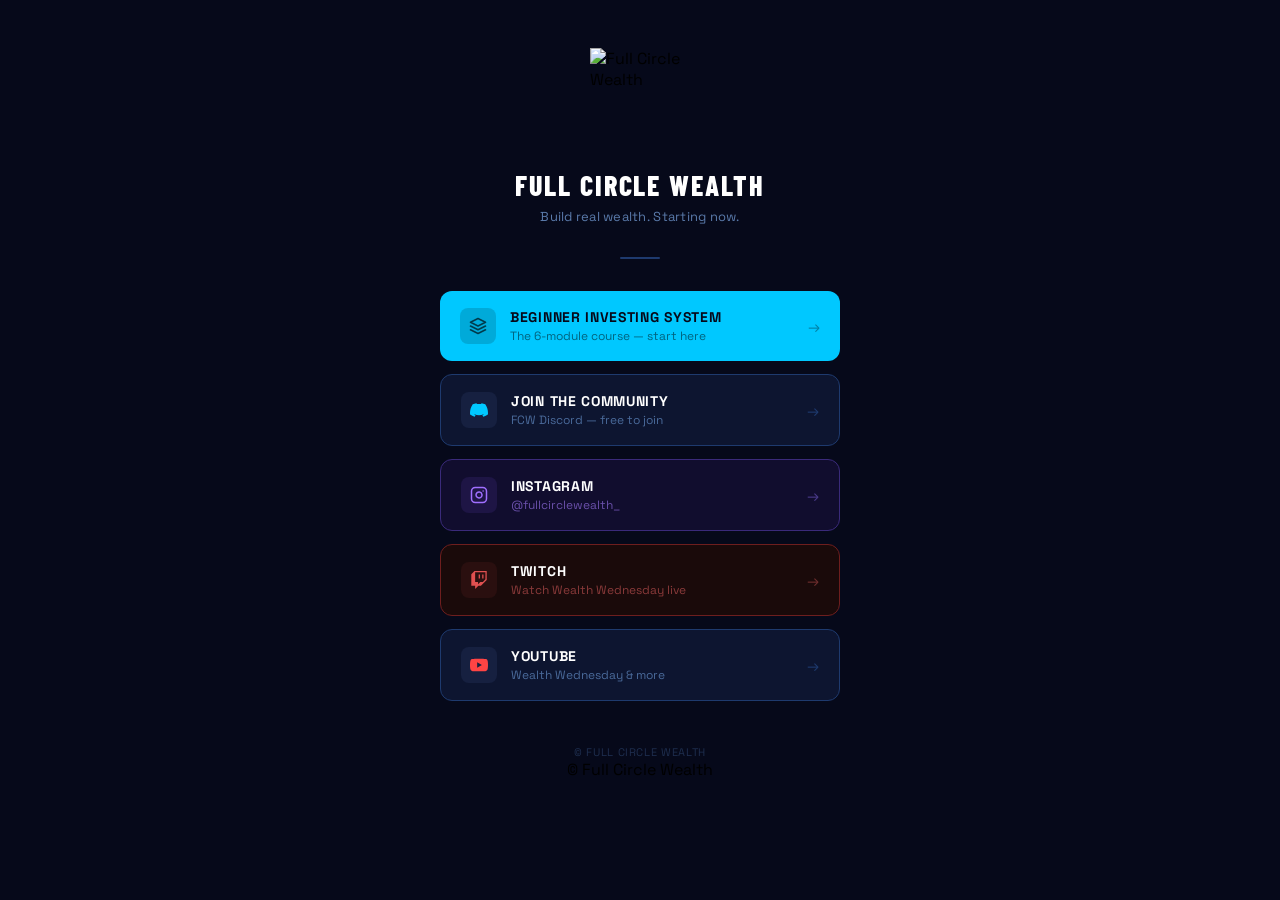
==== links/index.html @ 99a6daa6 "Refactor links/index.html with new styles and structure Updated HTML structure and styling for links" ====
<!DOCTYPE html>
<html lang="en">
<head>
  <meta charset="UTF-8" />
  <meta name="viewport" content="width=device-width, initial-scale=1.0" />
  <title>Full Circle Wealth</title>
  <link rel="preconnect" href="https://fonts.googleapis.com" />
  <link rel="preconnect" href="https://fonts.gstatic.com" crossorigin />
  <link href="https://fonts.googleapis.com/css2?family=Space+Grotesk:wght@400;500;700&family=Barlow+Condensed:wght@700;800&display=swap" rel="stylesheet" />
  <style>
    *, *::before, *::after { margin: 0; padding: 0; box-sizing: border-box; }
    body {
      min-height: 100vh;
      background: #06091a;
      display: flex;
      flex-direction: column;
      align-items: center;
      padding: 48px 20px 60px;
      font-family: 'Space Grotesk', sans-serif;
    }
    .logo-wrap { margin-bottom: 20px; }
    .logo-wrap img { width: 100px; height: 100px; display: block; }
    .brand-name {
      font-family: 'Barlow Condensed', sans-serif;
      font-weight: 800; font-size: 28px; color: #ffffff;
      letter-spacing: 0.07em; text-transform: uppercase;
      text-align: center; margin-bottom: 6px;
    }
    .tagline {
      font-size: 13px; color: #5a7aaa;
      text-align: center; margin-bottom: 32px; letter-spacing: 0.02em;
    }
    .divider {
      width: 40px; height: 2px; background: #1e3a6e;
      margin: 0 auto 32px; border-radius: 2px;
    }
    .links {
      display: flex; flex-direction: column;
      gap: 13px; width: 100%; max-width: 400px;
    }
    .btn {
      display: flex; align-items: center; gap: 14px;
      padding: 17px 20px; border-radius: 12px;
      text-decoration: none;
      transition: transform 0.15s ease, opacity 0.15s ease;
    }
    .btn:hover { transform: translateY(-2px); opacity: 0.9; }
    .btn:active { transform: scale(0.98); }
    .btn.cta { background: #00c8ff; }
    .btn.dark { background: #0d1530; border: 1px solid #1e3a6e; }
    .btn.purple { background: #110d2e; border: 1px solid #3a2a7a; }
    .btn.red { background: #1a0a0a; border: 1px solid #6e1e1e; }
    .icon-box {
      width: 36px; height: 36px; border-radius: 8px;
      display: flex; align-items: center; justify-content: center; flex-shrink: 0;
    }
    .cta .icon-box { background: rgba(0,0,0,0.15); }
    .dark .icon-box { background: #162040; }
    .purple .icon-box { background: #1e1545; }
    .red .icon-box { background: #2a0f0f; }
    .btn-text { flex: 1; }
    .btn-label {
      font-weight: 700; font-size: 14px; display: block;
      text-transform: uppercase; letter-spacing: 0.05em;
    }
    .cta .btn-label { color: #06091a; }
    .dark .btn-label, .purple .btn-label, .red .btn-label { color: #ffffff; }
    .btn-sub { font-size: 12px; font-weight: 400; display: block; margin-top: 2px; }
    .cta .btn-sub { color: rgba(0,0,0,0.5); }
    .dark .btn-sub { color: #4a6a9a; }
    .purple .btn-sub { color: #6a50aa; }
    .red .btn-sub { color: #8a3a3a; }
    .arrow { font-size: 15px; flex-shrink: 0; }
    .cta .arrow { color: rgba(0,0,0,0.35); }
    .dark .arrow { color: #1e3a6e; }
    .purple .arrow { color: #4a3a8a; }
    .red .arrow { color: #6e2e2e; }
    .footer {
      margin-top: 44px; font-size: 11px; color: #1e2e4e;
      letter-spacing: 0.06em; text-transform: uppercase;
    }
  </style>
</head>
<body>

  <div class="logo-wrap">
    <img src="../images/fcw-logo.png" alt="Full Circle Wealth" width="100" height="100" />
  </div>

  <div class="brand-name">Full Circle Wealth</div>
  <div class="tagline">Build real wealth. Starting now.</div>
  <div class="divider"></div>

  <div class="links">

    <a class="btn cta" href="https://fullcirclewealth.gumroad.com/l/nwqpq" target="_blank" rel="noopener">
      <div class="icon-box">
        <svg width="18" height="18" viewBox="0 0 24 24" fill="none" stroke="rgba(0,0,0,0.65)" stroke-width="2.2" stroke-linecap="round" stroke-linejoin="round">
          <path d="M12 2L2 7l10 5 10-5-10-5z"/>
          <path d="M2 17l10 5 10-5"/>
          <path d="M2 12l10 5 10-5"/>
        </svg>
      </div>
      <div class="btn-text">
        <span class="btn-label">Beginner Investing System</span>
        <span class="btn-sub">The 6-module course — start here</span>
      </div>
      <span class="arrow">→</span>
    </a>

    <a class="btn dark" href="https://discord.gg/TcavvhCJ" target="_blank" rel="noopener">
      <div class="icon-box">
        <svg width="18" height="18" viewBox="0 0 24 24" fill="#00c8ff">
          <path d="M20.317 4.37a19.791 19.791 0 0 0-4.885-1.515.074.074 0 0 0-.079.037c-.21.375-.444.864-.608 1.25a18.27 18.27 0 0 0-5.487 0 12.64 12.64 0 0 0-.617-1.25.077.077 0 0 0-.079-.037A19.736 19.736 0 0 0 3.677 4.37a.07.07 0 0 0-.032.027C.533 9.046-.32 13.58.099 18.057c.003.022.015.043.03.056a19.9 19.9 0 0 0 5.993 3.03.078.078 0 0 0 .084-.028 14.09 14.09 0 0 0 1.226-1.994.076.076 0 0 0-.041-.106 13.107 13.107 0 0 1-1.872-.892.077.077 0 0 1-.008-.128 10.2 10.2 0 0 0 .372-.292.074.074 0 0 1 .077-.01c3.928 1.793 8.18 1.793 12.062 0a.074.074 0 0 1 .078.01c.12.098.246.198.373.292a.077.077 0 0 1-.006.127 12.299 12.299 0 0 1-1.873.892.077.077 0 0 0-.041.107c.36.698.772 1.362 1.225 1.993a.076.076 0 0 0 .084.028 19.839 19.839 0 0 0 6.002-3.03.077.077 0 0 0 .032-.054c.5-5.177-.838-9.674-3.549-13.66a.061.061 0 0 0-.031-.03z"/>
        </svg>
      </div>
      <div class="btn-text">
        <span class="btn-label">Join the Community</span>
        <span class="btn-sub">FCW Discord — free to join</span>
      </div>
      <span class="arrow">→</span>
    </a>

    <a class="btn purple" href="https://www.instagram.com/fullcirclewealth_/" target="_blank" rel="noopener">
      <div class="icon-box">
        <svg width="18" height="18" viewBox="0 0 24 24" fill="none" stroke="#a070ff" stroke-width="2" stroke-linecap="round" stroke-linejoin="round">
          <rect x="2" y="2" width="20" height="20" rx="5" ry="5"/>
          <path d="M16 11.37A4 4 0 1 1 12.63 8 4 4 0 0 1 16 11.37z"/>
          <line x1="17.5" y1="6.5" x2="17.51" y2="6.5"/>
        </svg>
      </div>
      <div class="btn-text">
        <span class="btn-label">Instagram</span>
        <span class="btn-sub">@fullcirclewealth_</span>
      </div>
      <span class="arrow">→</span>
    </a>

    <a class="btn red" href="https://www.twitch.tv/fullcirclewealth" target="_blank" rel="noopener">
      <div class="icon-box">
        <svg width="18" height="18" viewBox="0 0 24 24" fill="#e05050">
          <path d="M11.571 4.714h1.715v5.143H11.57zm4.715 0H18v5.143h-1.714zM6 0L1.714 4.286v15.428h5.143V24l4.286-4.286h3.428L22.286 12V0zm14.571 11.143l-3.428 3.428h-3.429l-3 3v-3H6.857V1.714h13.714z"/>
        </svg>
      </div>
      <div class="btn-text">
        <span class="btn-label">Twitch</span>
        <span class="btn-sub">Watch Wealth Wednesday live</span>
      </div>
      <span class="arrow">→</span>
    </a>

<a class="btn dark" href="https://www.youtube.com/@FullCircleWealth" target="_blank" rel="noopener">
  <div class="icon-box">
    <svg width="18" height="18" viewBox="0 0 24 24" fill="#ff4444">
      <path d="M23.498 6.186a3.016 3.016 0 0 0-2.122-2.136C19.505 3.545 12 3.545 12 3.545s-7.505 0-9.377.505A3.017 3.017 0 0 0 .502 6.186C0 8.07 0 12 0 12s0 3.93.502 5.814a3.016 3.016 0 0 0 2.122 2.136c1.871.505 9.376.505 9.376.505s7.505 0 9.377-.505a3.015 3.015 0 0 0 2.122-2.136C24 15.93 24 12 24 12s0-3.93-.502-5.814zM9.545 15.568V8.432L15.818 12l-6.273 3.568z"/>
    </svg>
  </div>
  <div class="btn-text">
    <span class="btn-label">YouTube</span>
    <span class="btn-sub">Wealth Wednesday & more</span>
  </div>
  <span class="arrow">→</span>
</a>

  </div>

  <div class="footer">© Full Circle Wealth</div>

</body>
</html>

  </div>

  <div class="fcw-footer">© Full Circle Wealth</div>

</body>
</html>
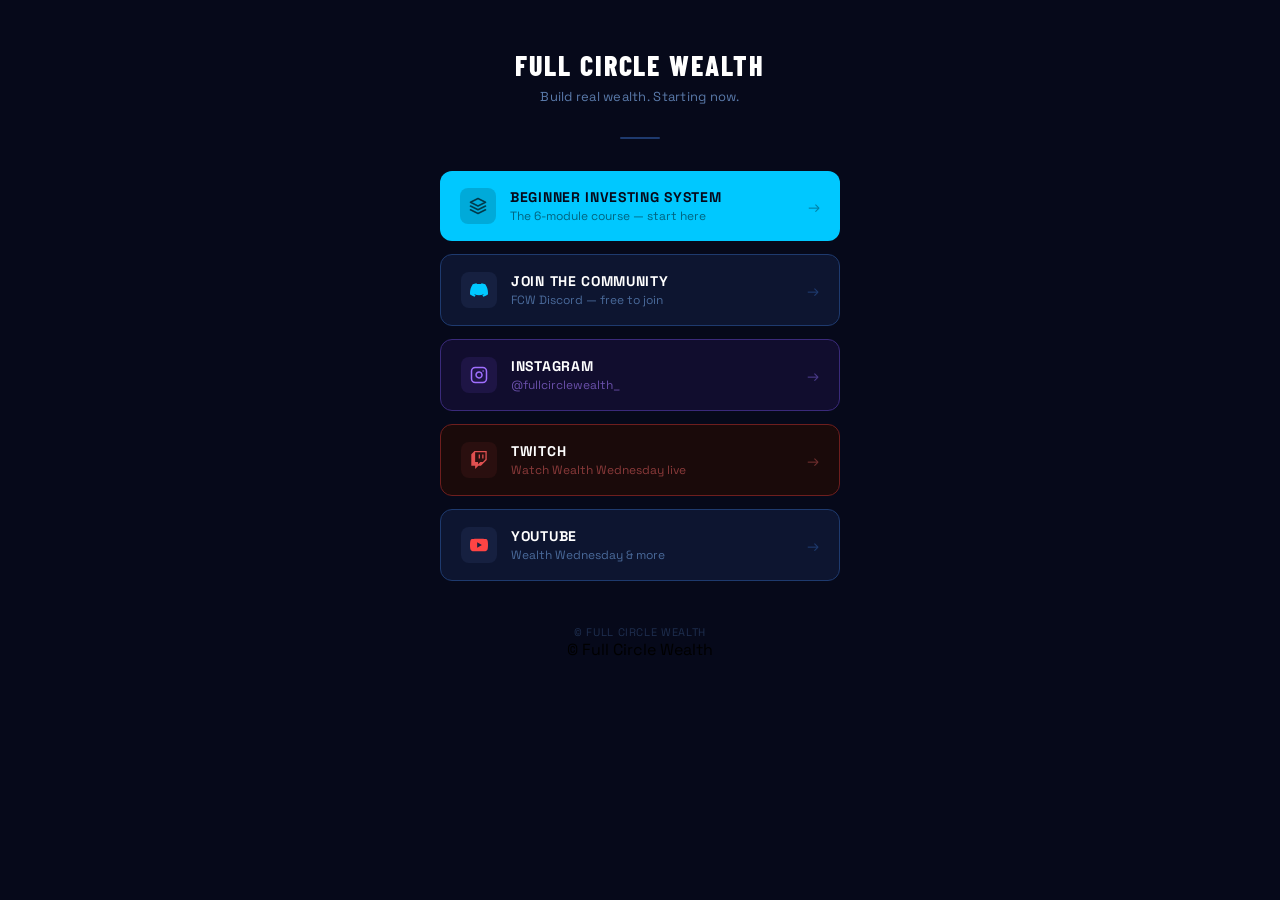
==== commit a8eec9c7: "Remove logo from index.html Removed logo image from the index page." ====
--- a/links/index.html
+++ b/links/index.html
@@ -82,10 +82,6 @@
   </style>
 </head>
 <body>
-
-  <div class="logo-wrap">
-    <img src="../images/fcw-logo.png" alt="Full Circle Wealth" width="100" height="100" />
-  </div>
 
   <div class="brand-name">Full Circle Wealth</div>
   <div class="tagline">Build real wealth. Starting now.</div>
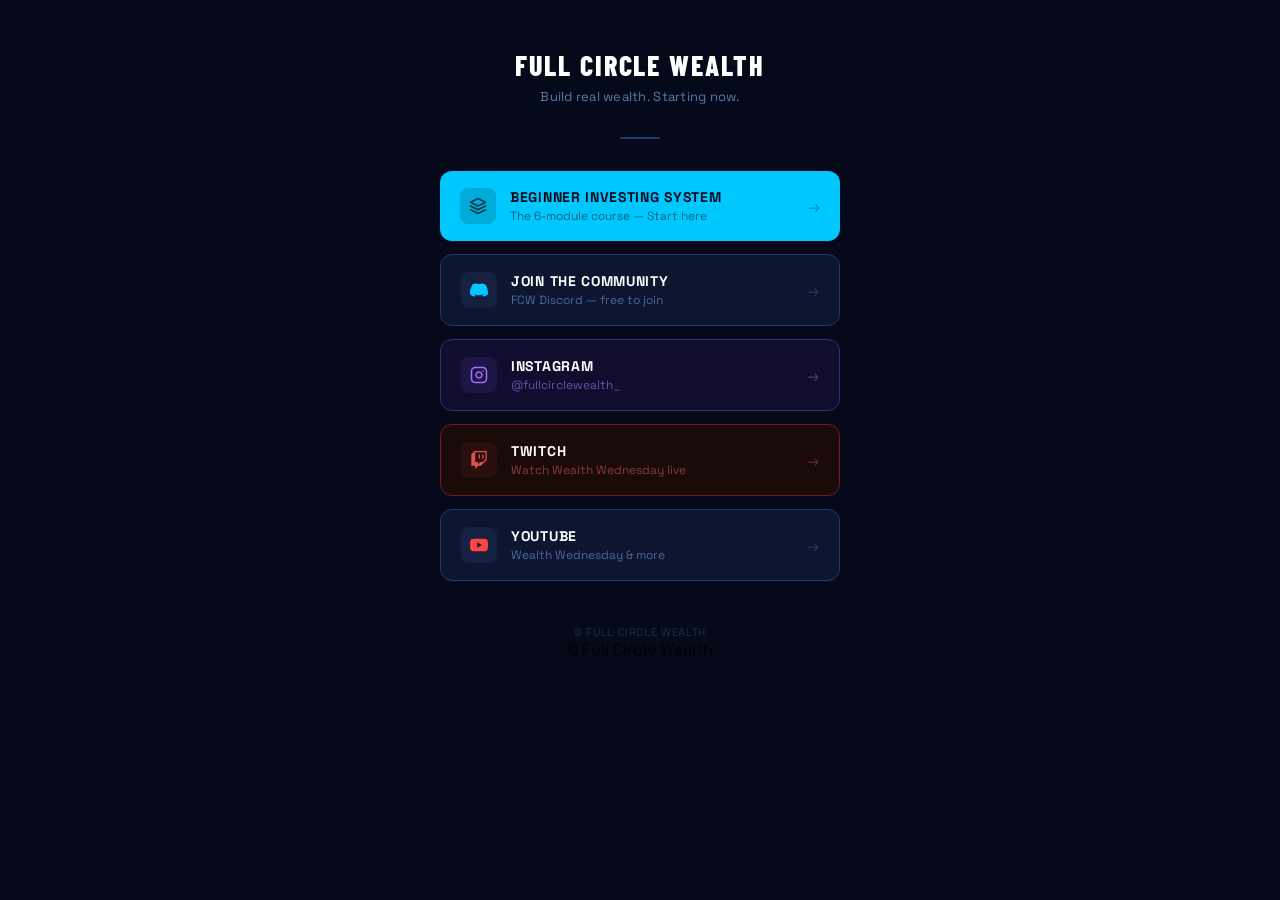
==== commit 58d67b67: "Update CTA link to new investing system" ====
--- a/links/index.html
+++ b/links/index.html
@@ -89,7 +89,7 @@
 
   <div class="links">
 
-    <a class="btn cta" href="https://fullcirclewealth.gumroad.com/l/nwqpq" target="_blank" rel="noopener">
+    <a class="btn cta" href="https://stan.store/fullcirclewealth/p/the-beginner-investing-system" target="_blank" rel="noopener">
       <div class="icon-box">
         <svg width="18" height="18" viewBox="0 0 24 24" fill="none" stroke="rgba(0,0,0,0.65)" stroke-width="2.2" stroke-linecap="round" stroke-linejoin="round">
           <path d="M12 2L2 7l10 5 10-5-10-5z"/>
@@ -99,12 +99,12 @@
       </div>
       <div class="btn-text">
         <span class="btn-label">Beginner Investing System</span>
-        <span class="btn-sub">The 6-module course — start here</span>
+        <span class="btn-sub">The 6-module course — Start here</span>
       </div>
       <span class="arrow">→</span>
     </a>
 
-    <a class="btn dark" href="https://discord.gg/TcavvhCJ" target="_blank" rel="noopener">
+    <a class="btn dark" href="https://discord.gg/caRzsTtJ" target="_blank" rel="noopener">
       <div class="icon-box">
         <svg width="18" height="18" viewBox="0 0 24 24" fill="#00c8ff">
           <path d="M20.317 4.37a19.791 19.791 0 0 0-4.885-1.515.074.074 0 0 0-.079.037c-.21.375-.444.864-.608 1.25a18.27 18.27 0 0 0-5.487 0 12.64 12.64 0 0 0-.617-1.25.077.077 0 0 0-.079-.037A19.736 19.736 0 0 0 3.677 4.37a.07.07 0 0 0-.032.027C.533 9.046-.32 13.58.099 18.057c.003.022.015.043.03.056a19.9 19.9 0 0 0 5.993 3.03.078.078 0 0 0 .084-.028 14.09 14.09 0 0 0 1.226-1.994.076.076 0 0 0-.041-.106 13.107 13.107 0 0 1-1.872-.892.077.077 0 0 1-.008-.128 10.2 10.2 0 0 0 .372-.292.074.074 0 0 1 .077-.01c3.928 1.793 8.18 1.793 12.062 0a.074.074 0 0 1 .078.01c.12.098.246.198.373.292a.077.077 0 0 1-.006.127 12.299 12.299 0 0 1-1.873.892.077.077 0 0 0-.041.107c.36.698.772 1.362 1.225 1.993a.076.076 0 0 0 .084.028 19.839 19.839 0 0 0 6.002-3.03.077.077 0 0 0 .032-.054c.5-5.177-.838-9.674-3.549-13.66a.061.061 0 0 0-.031-.03z"/>
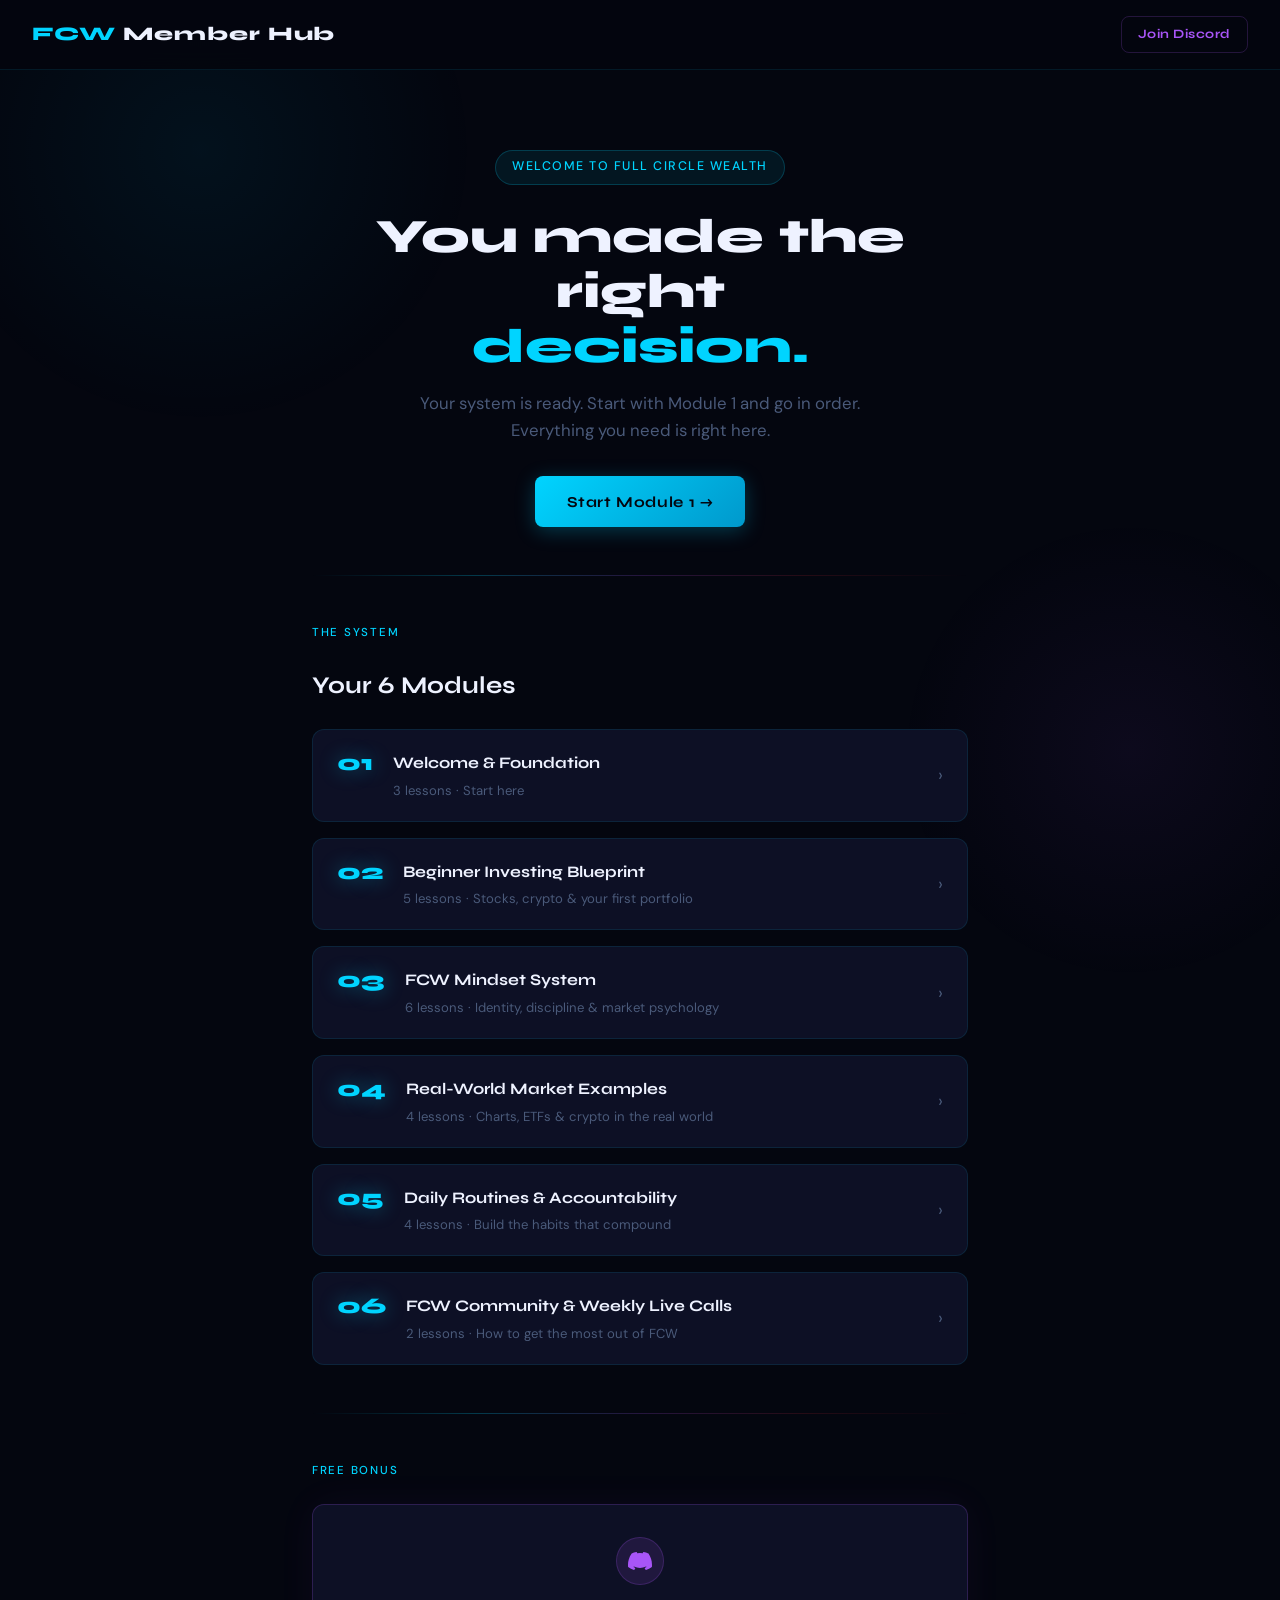
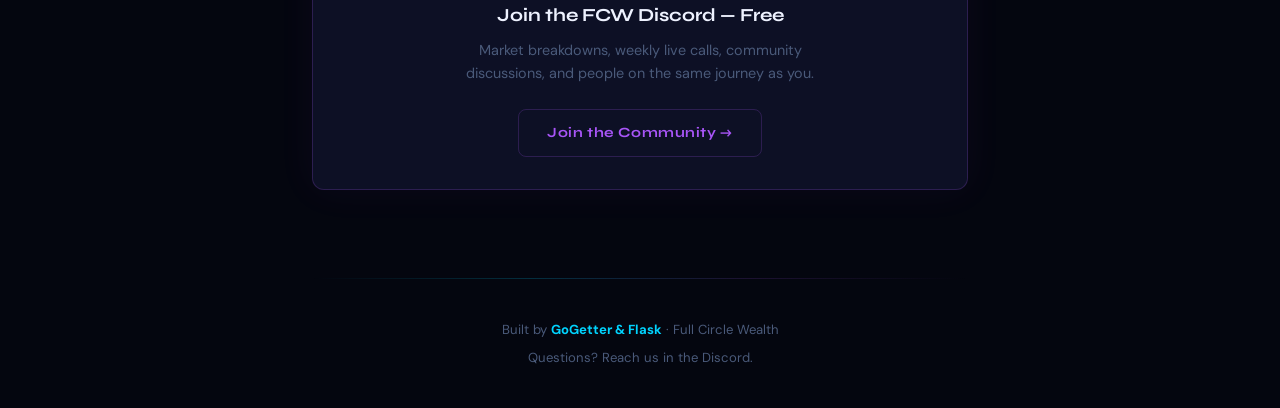
==== commit 6f3cd412: "Update print statement from 'Hello' to 'Goodbye'" ====
--- a/links/index.html
+++ b/links/index.html
@@ -1,173 +1,555 @@
 <!DOCTYPE html>
 <html lang="en">
 <head>
-  <meta charset="UTF-8" />
-  <meta name="viewport" content="width=device-width, initial-scale=1.0" />
-  <title>Full Circle Wealth</title>
-  <link rel="preconnect" href="https://fonts.googleapis.com" />
-  <link rel="preconnect" href="https://fonts.gstatic.com" crossorigin />
-  <link href="https://fonts.googleapis.com/css2?family=Space+Grotesk:wght@400;500;700&family=Barlow+Condensed:wght@700;800&display=swap" rel="stylesheet" />
-  <style>
-    *, *::before, *::after { margin: 0; padding: 0; box-sizing: border-box; }
-    body {
-      min-height: 100vh;
-      background: #06091a;
-      display: flex;
-      flex-direction: column;
-      align-items: center;
-      padding: 48px 20px 60px;
-      font-family: 'Space Grotesk', sans-serif;
-    }
-    .logo-wrap { margin-bottom: 20px; }
-    .logo-wrap img { width: 100px; height: 100px; display: block; }
-    .brand-name {
-      font-family: 'Barlow Condensed', sans-serif;
-      font-weight: 800; font-size: 28px; color: #ffffff;
-      letter-spacing: 0.07em; text-transform: uppercase;
-      text-align: center; margin-bottom: 6px;
-    }
-    .tagline {
-      font-size: 13px; color: #5a7aaa;
-      text-align: center; margin-bottom: 32px; letter-spacing: 0.02em;
-    }
-    .divider {
-      width: 40px; height: 2px; background: #1e3a6e;
-      margin: 0 auto 32px; border-radius: 2px;
-    }
-    .links {
-      display: flex; flex-direction: column;
-      gap: 13px; width: 100%; max-width: 400px;
-    }
-    .btn {
-      display: flex; align-items: center; gap: 14px;
-      padding: 17px 20px; border-radius: 12px;
-      text-decoration: none;
-      transition: transform 0.15s ease, opacity 0.15s ease;
-    }
-    .btn:hover { transform: translateY(-2px); opacity: 0.9; }
-    .btn:active { transform: scale(0.98); }
-    .btn.cta { background: #00c8ff; }
-    .btn.dark { background: #0d1530; border: 1px solid #1e3a6e; }
-    .btn.purple { background: #110d2e; border: 1px solid #3a2a7a; }
-    .btn.red { background: #1a0a0a; border: 1px solid #6e1e1e; }
-    .icon-box {
-      width: 36px; height: 36px; border-radius: 8px;
-      display: flex; align-items: center; justify-content: center; flex-shrink: 0;
-    }
-    .cta .icon-box { background: rgba(0,0,0,0.15); }
-    .dark .icon-box { background: #162040; }
-    .purple .icon-box { background: #1e1545; }
-    .red .icon-box { background: #2a0f0f; }
-    .btn-text { flex: 1; }
-    .btn-label {
-      font-weight: 700; font-size: 14px; display: block;
-      text-transform: uppercase; letter-spacing: 0.05em;
-    }
-    .cta .btn-label { color: #06091a; }
-    .dark .btn-label, .purple .btn-label, .red .btn-label { color: #ffffff; }
-    .btn-sub { font-size: 12px; font-weight: 400; display: block; margin-top: 2px; }
-    .cta .btn-sub { color: rgba(0,0,0,0.5); }
-    .dark .btn-sub { color: #4a6a9a; }
-    .purple .btn-sub { color: #6a50aa; }
-    .red .btn-sub { color: #8a3a3a; }
-    .arrow { font-size: 15px; flex-shrink: 0; }
-    .cta .arrow { color: rgba(0,0,0,0.35); }
-    .dark .arrow { color: #1e3a6e; }
-    .purple .arrow { color: #4a3a8a; }
-    .red .arrow { color: #6e2e2e; }
-    .footer {
-      margin-top: 44px; font-size: 11px; color: #1e2e4e;
-      letter-spacing: 0.06em; text-transform: uppercase;
-    }
-  </style>
+<meta charset="UTF-8">
+<meta name="viewport" content="width=device-width, initial-scale=1.0">
+<title>FCW — Member Hub</title>
+<link href="https://fonts.googleapis.com/css2?family=Syne:wght@400;700;800&family=DM+Sans:wght@400;500&display=swap" rel="stylesheet">
+<style>
+  *, *::before, *::after { box-sizing: border-box; margin: 0; padding: 0; }
+
+  :root {
+    --cyan: #00d4ff;
+    --cyan-dim: #0099cc;
+    --cyan-glow: rgba(0, 212, 255, 0.15);
+    --cyan-border: rgba(0, 212, 255, 0.2);
+    --purple: #a855f7;
+    --purple-dim: #7c3aed;
+    --purple-glow: rgba(168, 85, 247, 0.12);
+    --purple-border: rgba(168, 85, 247, 0.2);
+    --orange: #ff6a00;
+    --red: #e8273a;
+    --fire-glow: rgba(232, 39, 58, 0.12);
+    --fire-border: rgba(232, 39, 58, 0.2);
+    --teal: #00c9a7;
+    --dark: #04060f;
+    --dark-2: #07091a;
+    --dark-3: #0d1025;
+    --dark-4: #111530;
+    --text: #eef2ff;
+    --text-muted: #4a5a7a;
+    --border: rgba(0, 212, 255, 0.1);
+    --radius: 12px;
+  }
+
+  html { scroll-behavior: smooth; }
+
+  body {
+    background: var(--dark);
+    color: var(--text);
+    font-family: 'DM Sans', sans-serif;
+    font-size: 16px;
+    line-height: 1.6;
+    min-height: 100vh;
+    position: relative;
+    overflow-x: hidden;
+  }
+
+  /* Ambient background orbs */
+  body::before {
+    content: '';
+    position: fixed;
+    top: -150px; left: -100px;
+    width: 600px; height: 600px;
+    background: radial-gradient(circle, rgba(0,212,255,0.06) 0%, transparent 65%);
+    pointer-events: none; z-index: 0;
+  }
+  body::after {
+    content: '';
+    position: fixed;
+    bottom: -100px; right: -100px;
+    width: 500px; height: 500px;
+    background: radial-gradient(circle, rgba(168,85,247,0.06) 0%, transparent 65%);
+    pointer-events: none; z-index: 0;
+  }
+
+  /* NAV */
+  nav {
+    position: sticky;
+    top: 0;
+    z-index: 100;
+    background: rgba(4,6,15,0.92);
+    border-bottom: 1px solid var(--border);
+    padding: 1rem 2rem;
+    display: flex;
+    align-items: center;
+    justify-content: space-between;
+    backdrop-filter: blur(12px);
+  }
+
+  .nav-logo {
+    font-family: 'Syne', sans-serif;
+    font-weight: 800;
+    font-size: 1.2rem;
+    letter-spacing: 0.05em;
+    color: var(--cyan);
+    text-decoration: none;
+  }
+  .nav-logo span { color: var(--text); }
+
+  .discord-btn {
+    display: inline-block;
+    border: 1px solid var(--purple-border);
+    color: var(--purple);
+    font-family: 'Syne', sans-serif;
+    font-weight: 700;
+    font-size: 0.88rem;
+    letter-spacing: 0.04em;
+    padding: 0.75rem 1.75rem;
+    border-radius: 8px;
+    text-decoration: none;
+    transition: background 0.2s, color 0.2s, box-shadow 0.2s;
+  }
+  .discord-btn:hover {
+    background: var(--purple-glow);
+    color: var(--purple);
+    box-shadow: 0 0 20px rgba(168,85,247,0.2);
+  }
+
+  /* HERO */
+  .hero {
+    position: relative;
+    z-index: 1;
+    padding: 5rem 2rem 3rem;
+    max-width: 720px;
+    margin: 0 auto;
+    text-align: center;
+  }
+
+  .welcome-badge {
+    display: inline-block;
+    background: rgba(0, 212, 255, 0.08);
+    border: 1px solid var(--cyan-border);
+    color: var(--cyan);
+    font-size: 0.78rem;
+    font-weight: 500;
+    letter-spacing: 0.12em;
+    text-transform: uppercase;
+    padding: 0.4rem 1rem;
+    border-radius: 100px;
+    margin-bottom: 1.5rem;
+  }
+
+  .hero h1 {
+    font-family: 'Syne', sans-serif;
+    font-weight: 800;
+    font-size: clamp(2rem, 5vw, 3rem);
+    line-height: 1.15;
+    margin-bottom: 1rem;
+    color: var(--text);
+  }
+
+  .hero h1 em {
+    font-style: normal;
+    color: var(--cyan);
+  }
+
+  .hero p {
+    color: var(--text-muted);
+    font-size: 1.05rem;
+    max-width: 500px;
+    margin: 0 auto 2rem;
+  }
+
+  .start-btn {
+    display: inline-block;
+    background: linear-gradient(135deg, #00d4ff 0%, #0099cc 100%);
+    color: var(--dark);
+    font-family: 'Syne', sans-serif;
+    font-weight: 700;
+    font-size: 0.95rem;
+    letter-spacing: 0.04em;
+    padding: 0.85rem 2rem;
+    border-radius: 8px;
+    text-decoration: none;
+    transition: opacity 0.2s, transform 0.15s, box-shadow 0.2s;
+    box-shadow: 0 4px 20px rgba(0,212,255,0.25);
+  }
+  .start-btn:hover {
+    opacity: 0.9;
+    transform: translateY(-2px);
+    box-shadow: 0 6px 28px rgba(0,212,255,0.4);
+  }
+
+  /* DIVIDER */
+  .divider {
+    position: relative;
+    z-index: 1;
+    max-width: 720px;
+    margin: 0 auto;
+    padding: 0 2rem;
+  }
+  .divider::after {
+    content: '';
+    display: block;
+    height: 1px;
+    background: linear-gradient(90deg, transparent, rgba(0,212,255,0.25), rgba(168,85,247,0.2), rgba(232,39,58,0.15), transparent);
+  }
+
+  /* SECTION */
+  section {
+    position: relative;
+    z-index: 1;
+    max-width: 720px;
+    margin: 0 auto;
+    padding: 3rem 2rem;
+  }
+
+  .section-label {
+    font-size: 0.72rem;
+    font-weight: 500;
+    letter-spacing: 0.15em;
+    text-transform: uppercase;
+    color: var(--cyan);
+    margin-bottom: 1.5rem;
+  }
+
+  section h2 {
+    font-family: 'Syne', sans-serif;
+    font-weight: 700;
+    font-size: 1.5rem;
+    margin-bottom: 1.5rem;
+    color: var(--text);
+  }
+
+  /* MODULE CARDS */
+  .modules { display: flex; flex-direction: column; gap: 1rem; }
+
+  .module-card {
+    background: var(--dark-3);
+    border: 1px solid var(--border);
+    border-radius: var(--radius);
+    padding: 1.25rem 1.5rem;
+    display: flex;
+    align-items: flex-start;
+    gap: 1.25rem;
+    text-decoration: none;
+    color: inherit;
+    transition: border-color 0.2s, background 0.2s, transform 0.15s, box-shadow 0.2s;
+    cursor: pointer;
+  }
+
+  .module-card:hover {
+    border-color: var(--cyan-border);
+    background: var(--dark-4);
+    transform: translateX(4px);
+    box-shadow: 0 0 20px rgba(0,212,255,0.06), inset 0 0 0 1px rgba(0,212,255,0.08);
+  }
+
+  .module-num {
+    font-family: 'Syne', sans-serif;
+    font-weight: 800;
+    font-size: 1.4rem;
+    color: var(--cyan);
+    line-height: 1;
+    min-width: 2rem;
+    padding-top: 2px;
+    text-shadow: 0 0 20px rgba(0,212,255,0.4);
+  }
+
+  .module-info { flex: 1; }
+
+  .module-title {
+    font-family: 'Syne', sans-serif;
+    font-weight: 700;
+    font-size: 1rem;
+    color: var(--text);
+    margin-bottom: 0.25rem;
+  }
+
+  .module-lessons {
+    font-size: 0.82rem;
+    color: var(--text-muted);
+  }
+
+  .module-arrow {
+    color: var(--text-muted);
+    font-size: 1.1rem;
+    align-self: center;
+    transition: color 0.2s, transform 0.2s;
+  }
+
+  .module-card:hover .module-arrow { color: var(--cyan); }
+
+  /* LESSONS DROPDOWN */
+  .lessons-list {
+    display: none;
+    padding: 1rem 0 0.25rem 3.5rem;
+    flex-direction: column;
+    gap: 0.5rem;
+  }
+  .lessons-list.open { display: flex; }
+
+  .lesson-item {
+    font-size: 0.88rem;
+    color: var(--text-muted);
+    text-decoration: none;
+    padding: 0.4rem 0;
+    border-bottom: 1px solid rgba(0,212,255,0.05);
+    transition: color 0.15s;
+    display: flex;
+    align-items: center;
+    gap: 0.5rem;
+  }
+  .lesson-item:hover { color: var(--cyan); }
+
+  .lesson-dot {
+    width: 5px;
+    height: 5px;
+    border-radius: 50%;
+    background: var(--cyan);
+    flex-shrink: 0;
+    box-shadow: 0 0 6px rgba(0,212,255,0.5);
+  }
+
+  /* DISCORD CARD */
+  .discord-card {
+    background: var(--dark-3);
+    border: 1px solid var(--purple-border);
+    border-radius: var(--radius);
+    padding: 2rem;
+    text-align: center;
+    box-shadow: 0 0 40px rgba(168,85,247,0.05);
+  }
+
+  .discord-icon {
+    width: 48px;
+    height: 48px;
+    margin: 0 auto 1rem;
+    background: var(--purple-glow);
+    border-radius: 50%;
+    display: flex;
+    align-items: center;
+    justify-content: center;
+    border: 1px solid var(--purple-border);
+  }
+
+  .discord-card h3 {
+    font-family: 'Syne', sans-serif;
+    font-weight: 700;
+    font-size: 1.15rem;
+    margin-bottom: 0.5rem;
+    color: var(--text);
+  }
+
+  .discord-card p {
+    color: var(--text-muted);
+    font-size: 0.9rem;
+    margin-bottom: 1.5rem;
+    max-width: 360px;
+    margin-left: auto;
+    margin-right: auto;
+  }
+
+  .discord-join-btn {
+    display: inline-block;
+    border: 1px solid var(--purple-border);
+    color: var(--purple);
+    font-family: 'Syne', sans-serif;
+    font-weight: 700;
+    font-size: 0.88rem;
+    letter-spacing: 0.04em;
+    padding: 0.75rem 1.75rem;
+    border-radius: 8px;
+    text-decoration: none;
+    transition: background 0.2s, color 0.2s, box-shadow 0.2s;
+  }
+  .discord-join-btn:hover {
+    background: var(--purple-glow);
+    box-shadow: 0 0 24px rgba(168,85,247,0.2);
+  }
+
+  /* FOOTER */
+  footer {
+    position: relative;
+    z-index: 1;
+    text-align: center;
+    padding: 2.5rem 2rem;
+    color: var(--text-muted);
+    font-size: 0.82rem;
+    max-width: 720px;
+    margin: 0 auto;
+  }
+  footer::before {
+    content: '';
+    display: block;
+    height: 1px;
+    background: linear-gradient(90deg, transparent, rgba(0,212,255,0.2), rgba(168,85,247,0.15), transparent);
+    margin-bottom: 2.5rem;
+  }
+
+  footer strong { color: var(--cyan); }
+
+  @media (max-width: 480px) {
+    nav { padding: 1rem; }
+    .hero { padding: 3rem 1rem 2rem; }
+    section { padding: 2rem 1rem; }
+  }
+</style>
 </head>
 <body>
 
-  <div class="brand-name">Full Circle Wealth</div>
-  <div class="tagline">Build real wealth. Starting now.</div>
-  <div class="divider"></div>
-
-  <div class="links">
-
-    <a class="btn cta" href="https://stan.store/fullcirclewealth/p/the-beginner-investing-system" target="_blank" rel="noopener">
-      <div class="icon-box">
-        <svg width="18" height="18" viewBox="0 0 24 24" fill="none" stroke="rgba(0,0,0,0.65)" stroke-width="2.2" stroke-linecap="round" stroke-linejoin="round">
-          <path d="M12 2L2 7l10 5 10-5-10-5z"/>
-          <path d="M2 17l10 5 10-5"/>
-          <path d="M2 12l10 5 10-5"/>
-        </svg>
-      </div>
-      <div class="btn-text">
-        <span class="btn-label">Beginner Investing System</span>
-        <span class="btn-sub">The 6-module course — Start here</span>
-      </div>
-      <span class="arrow">→</span>
-    </a>
-
-    <a class="btn dark" href="https://discord.gg/caRzsTtJ" target="_blank" rel="noopener">
-      <div class="icon-box">
-        <svg width="18" height="18" viewBox="0 0 24 24" fill="#00c8ff">
-          <path d="M20.317 4.37a19.791 19.791 0 0 0-4.885-1.515.074.074 0 0 0-.079.037c-.21.375-.444.864-.608 1.25a18.27 18.27 0 0 0-5.487 0 12.64 12.64 0 0 0-.617-1.25.077.077 0 0 0-.079-.037A19.736 19.736 0 0 0 3.677 4.37a.07.07 0 0 0-.032.027C.533 9.046-.32 13.58.099 18.057c.003.022.015.043.03.056a19.9 19.9 0 0 0 5.993 3.03.078.078 0 0 0 .084-.028 14.09 14.09 0 0 0 1.226-1.994.076.076 0 0 0-.041-.106 13.107 13.107 0 0 1-1.872-.892.077.077 0 0 1-.008-.128 10.2 10.2 0 0 0 .372-.292.074.074 0 0 1 .077-.01c3.928 1.793 8.18 1.793 12.062 0a.074.074 0 0 1 .078.01c.12.098.246.198.373.292a.077.077 0 0 1-.006.127 12.299 12.299 0 0 1-1.873.892.077.077 0 0 0-.041.107c.36.698.772 1.362 1.225 1.993a.076.076 0 0 0 .084.028 19.839 19.839 0 0 0 6.002-3.03.077.077 0 0 0 .032-.054c.5-5.177-.838-9.674-3.549-13.66a.061.061 0 0 0-.031-.03z"/>
-        </svg>
-      </div>
-      <div class="btn-text">
-        <span class="btn-label">Join the Community</span>
-        <span class="btn-sub">FCW Discord — free to join</span>
-      </div>
-      <span class="arrow">→</span>
-    </a>
-
-    <a class="btn purple" href="https://www.instagram.com/fullcirclewealth_/" target="_blank" rel="noopener">
-      <div class="icon-box">
-        <svg width="18" height="18" viewBox="0 0 24 24" fill="none" stroke="#a070ff" stroke-width="2" stroke-linecap="round" stroke-linejoin="round">
-          <rect x="2" y="2" width="20" height="20" rx="5" ry="5"/>
-          <path d="M16 11.37A4 4 0 1 1 12.63 8 4 4 0 0 1 16 11.37z"/>
-          <line x1="17.5" y1="6.5" x2="17.51" y2="6.5"/>
-        </svg>
-      </div>
-      <div class="btn-text">
-        <span class="btn-label">Instagram</span>
-        <span class="btn-sub">@fullcirclewealth_</span>
-      </div>
-      <span class="arrow">→</span>
-    </a>
-
-    <a class="btn red" href="https://www.twitch.tv/fullcirclewealth" target="_blank" rel="noopener">
-      <div class="icon-box">
-        <svg width="18" height="18" viewBox="0 0 24 24" fill="#e05050">
-          <path d="M11.571 4.714h1.715v5.143H11.57zm4.715 0H18v5.143h-1.714zM6 0L1.714 4.286v15.428h5.143V24l4.286-4.286h3.428L22.286 12V0zm14.571 11.143l-3.428 3.428h-3.429l-3 3v-3H6.857V1.714h13.714z"/>
-        </svg>
-      </div>
-      <div class="btn-text">
-        <span class="btn-label">Twitch</span>
-        <span class="btn-sub">Watch Wealth Wednesday live</span>
-      </div>
-      <span class="arrow">→</span>
-    </a>
-
-<a class="btn dark" href="https://www.youtube.com/@FullCircleWealth" target="_blank" rel="noopener">
-  <div class="icon-box">
-    <svg width="18" height="18" viewBox="0 0 24 24" fill="#ff4444">
-      <path d="M23.498 6.186a3.016 3.016 0 0 0-2.122-2.136C19.505 3.545 12 3.545 12 3.545s-7.505 0-9.377.505A3.017 3.017 0 0 0 .502 6.186C0 8.07 0 12 0 12s0 3.93.502 5.814a3.016 3.016 0 0 0 2.122 2.136c1.871.505 9.376.505 9.376.505s7.505 0 9.377-.505a3.015 3.015 0 0 0 2.122-2.136C24 15.93 24 12 24 12s0-3.93-.502-5.814zM9.545 15.568V8.432L15.818 12l-6.273 3.568z"/>
-    </svg>
+<nav>
+  <a href="#" class="nav-logo">FCW <span>Member Hub</span></a>
+  <a href="https://discord.gg/T9URtjaBXV" class="discord-btn" style="padding: 0.45rem 1rem; font-size: 0.8rem;">Join Discord</a>
+</nav>
+
+<div class="hero">
+  <div class="welcome-badge">Welcome to Full Circle Wealth</div>
+  <h1>You made the right<br><em>decision.</em></h1>
+  <p>Your system is ready. Start with Module 1 and go in order. Everything you need is right here.</p>
+  <a href="#modules" class="start-btn">Start Module 1 →</a>
+</div>
+
+<div class="divider"></div>
+
+<section id="modules">
+  <p class="section-label">The System</p>
+  <h2>Your 6 Modules</h2>
+  <div class="modules">
+
+    <div>
+      <div class="module-card" onclick="toggleModule('m1', this)">
+        <div class="module-num">01</div>
+        <div class="module-info">
+          <div class="module-title">Welcome & Foundation</div>
+          <div class="module-lessons">3 lessons · Start here</div>
+        </div>
+        <div class="module-arrow">›</div>
+      </div>
+      <div class="lessons-list" id="m1">
+        <a href="https://drive.google.com/file/d/16FuUnCPUWeI4NH123SsEXMPnKYRMpcdb/view?usp=drive_link" target="_blank" class="lesson-item"><span class="lesson-dot"></span>Lesson 1 — Welcome to Full Circle Wealth</a>
+        <a href="https://drive.google.com/file/d/1dNQTDol407pgYC7eshBAMpYnw7gScqwn/view?usp=drive_link" target="_blank" class="lesson-item"><span class="lesson-dot"></span>Lesson 2 — How Investing Actually Works</a>
+        <a href="https://drive.google.com/file/d/1d9ZOGi1wBO0fD7HJ2o97f8lxvJCcrCqe/view?usp=drive_link" target="_blank" class="lesson-item"><span class="lesson-dot"></span>Lesson 3 — Why Investing Feels Scary (And How to Overcome It)</a>
+      </div>
+    </div>
+
+    <div>
+      <div class="module-card" onclick="toggleModule('m2', this)">
+        <div class="module-num">02</div>
+        <div class="module-info">
+          <div class="module-title">Beginner Investing Blueprint</div>
+          <div class="module-lessons">5 lessons · Stocks, crypto & your first portfolio</div>
+        </div>
+        <div class="module-arrow">›</div>
+      </div>
+      <div class="lessons-list" id="m2">
+        <a href="https://drive.google.com/file/d/1h6_s8bkeZjcqdXjyvCAjGFwjLRV7X554/view?usp=drive_link" target="_blank" class="lesson-item"><span class="lesson-dot"></span>Lesson 2.1 — Stocks 101</a>
+        <a href="https://drive.google.com/file/d/1d9nJ-BHCvRKxI7_9SHfyciexKGGkIT1w/view?usp=drive_link" target="_blank" class="lesson-item"><span class="lesson-dot"></span>Lesson 2.1 — Stocks 101 (Continued)</a>
+        <a href="https://drive.google.com/file/d/1aVly70S015sZCNUZkTJlhjGdsRpGFZic/view?usp=drive_link" target="_blank" class="lesson-item"><span class="lesson-dot"></span>Lesson 2.2 — Crypto 101</a>
+        <a href="https://drive.google.com/file/d/13YHd0MldOV9nBSFRsm8Zm-nVgkF2d_LT/view?usp=drive_link" target="_blank" class="lesson-item"><span class="lesson-dot"></span>Lesson 2.3 — ETF Basics (Beginner Guide)</a>
+        <a href="https://drive.google.com/file/d/1nJDlcCQGrrv56z-NR0hZOkBE8kucFIvc/view?usp=drive_link" target="_blank" class="lesson-item"><span class="lesson-dot"></span>Lesson 2.4 — How to Choose Your Investments</a>
+        <a href="https://drive.google.com/file/d/1qBPE_OYh8deK14MJHrecFPjn2p3kcxlL/view?usp=drive_link" target="_blank" class="lesson-item"><span class="lesson-dot"></span>Lesson 2.5 — How to Build Your First Portfolio</a>
+      </div>
+    </div>
+
+    <div>
+      <div class="module-card" onclick="toggleModule('m3', this)">
+        <div class="module-num">03</div>
+        <div class="module-info">
+          <div class="module-title">FCW Mindset System</div>
+          <div class="module-lessons">6 lessons · Identity, discipline & market psychology</div>
+        </div>
+        <div class="module-arrow">›</div>
+      </div>
+      <div class="lessons-list" id="m3">
+        <a href="https://drive.google.com/file/d/1bbS3q9-LP3-aJvUnk9J0sEDzSZdMX771/view?usp=drive_link" target="_blank" class="lesson-item"><span class="lesson-dot"></span>Lesson 3.1 — Identity: Who You Must Become</a>
+        <a href="https://drive.google.com/file/d/14KoWQt5p8AacdICaxFdc6ADlOvUam3hm/view?usp=drive_link" target="_blank" class="lesson-item"><span class="lesson-dot"></span>Lesson 3.2 — Confidence & Self-Awareness (Part 1)</a>
+        <a href="https://drive.google.com/file/d/1ggvxzgS0oqnWCwdO7xaZO8ybx5x6PBMR/view?usp=drive_link" target="_blank" class="lesson-item"><span class="lesson-dot"></span>Lesson 3.2 — Confidence & Self-Awareness (Part 2)</a>
+        <a href="https://drive.google.com/file/d/1tatwwqCYSpX9TJeSbMaaTbvk9BWJfW-t/view?usp=drive_link" target="_blank" class="lesson-item"><span class="lesson-dot"></span>Lesson 3.3 — Emotional Mistakes</a>
+        <a href="https://drive.google.com/file/d/1_p30CyU4SQMPhttM0kHes1uxh-h_mi_H/view?usp=drive_link" target="_blank" class="lesson-item"><span class="lesson-dot"></span>Lesson 3.3 — Market Psychology</a>
+        <a href="https://drive.google.com/file/d/1vW8ZAdGlwNpV6B0MKLr8M3TH0U2VySyD/view?usp=drive_link" target="_blank" class="lesson-item"><span class="lesson-dot"></span>Lesson 3.4 — Consistency Rituals</a>
+        <a href="https://drive.google.com/file/d/1BUXM0y0mY50spVtJbqBhJoSw4CDuWuXp/view?usp=drive_link" target="_blank" class="lesson-item"><span class="lesson-dot"></span>Lesson 3.5 — Spiritual Grounding in Wealth</a>
+      </div>
+    </div>
+
+    <div>
+      <div class="module-card" onclick="toggleModule('m4', this)">
+        <div class="module-num">04</div>
+        <div class="module-info">
+          <div class="module-title">Real-World Market Examples</div>
+          <div class="module-lessons">4 lessons · Charts, ETFs & crypto in the real world</div>
+        </div>
+        <div class="module-arrow">›</div>
+      </div>
+      <div class="lessons-list" id="m4">
+        <a href="https://drive.google.com/file/d/13G8LG-WHEBRj17f9iOLyjSwEOX2yaWc_/view?usp=drive_link" target="_blank" class="lesson-item"><span class="lesson-dot"></span>Lesson 4.1 — Reading a Simple Stock Chart</a>
+        <a href="https://drive.google.com/file/d/13AvIGk7MTvRqwqizLZ7DxYiBP5FFdDTp/view?usp=drive_link" target="_blank" class="lesson-item"><span class="lesson-dot"></span>Lesson 4.2 — ETF Walkthrough</a>
+        <a href="https://drive.google.com/file/d/1mxXicJRHMn7PCHoHgsqMOg6-RkAxa4wW/view?usp=drive_link" target="_blank" class="lesson-item"><span class="lesson-dot"></span>Lesson 4.3 — BTC Chart Walkthrough</a>
+        <a href="https://drive.google.com/file/d/1BLe15RHNfEfca0yXeplE4Yu93Z01rMck/view?usp=drive_link" target="_blank" class="lesson-item"><span class="lesson-dot"></span>Lesson 4.4 — Crypto Volatility & Risk</a>
+      </div>
+    </div>
+
+    <div>
+      <div class="module-card" onclick="toggleModule('m5', this)">
+        <div class="module-num">05</div>
+        <div class="module-info">
+          <div class="module-title">Daily Routines & Accountability</div>
+          <div class="module-lessons">4 lessons · Build the habits that compound</div>
+        </div>
+        <div class="module-arrow">›</div>
+      </div>
+      <div class="lessons-list" id="m5">
+        <a href="https://drive.google.com/file/d/15ZNlZovTc6ZY-6QiTdKvsmcZoLDkUnHf/view?usp=drive_link" target="_blank" class="lesson-item"><span class="lesson-dot"></span>Lesson 5.1 — Your Investor Daily Routine</a>
+        <a href="https://drive.google.com/file/d/1owu26aS97-xSz23cMib8SBPdM1i64bTr/view?usp=drive_link" target="_blank" class="lesson-item"><span class="lesson-dot"></span>Lesson 5.2 — How to Stay Consistent for 12 Months</a>
+        <a href="https://drive.google.com/file/d/1wTz6XRMr7-zBOCmAT3_1UtRPdKlOVHaE/view?usp=drive_link" target="_blank" class="lesson-item"><span class="lesson-dot"></span>Lesson 5.3 — Investing Habits (Part 1)</a>
+        <a href="https://drive.google.com/file/d/13HdM_PhInwJi0BdYV1NolQNHz4BI28nq/view?usp=drive_link" target="_blank" class="lesson-item"><span class="lesson-dot"></span>Lesson 5.3 — Investing Habits (Part 2)</a>
+      </div>
+    </div>
+
+    <div>
+      <div class="module-card" onclick="toggleModule('m6', this)">
+        <div class="module-num">06</div>
+        <div class="module-info">
+          <div class="module-title">FCW Community & Weekly Live Calls</div>
+          <div class="module-lessons">2 lessons · How to get the most out of FCW</div>
+        </div>
+        <div class="module-arrow">›</div>
+      </div>
+      <div class="lessons-list" id="m6">
+        <a href="https://drive.google.com/file/d/1wtYoQVrjgD2Ote9SkSyblFhQegRMlga1/view?usp=drive_link" target="_blank" class="lesson-item"><span class="lesson-dot"></span>Lesson 6.1 — How to Use the FCW Community</a>
+        <a href="https://drive.google.com/file/d/1vrkGZUfV8PiiQMekuEZntOISKvZ1CaqY/view?usp=drive_link" target="_blank" class="lesson-item"><span class="lesson-dot"></span>Lesson 6.2 — What to Expect on Weekly Calls & How to Get the Most Out of FCW</a>
+      </div>
+    </div>
+
   </div>
-  <div class="btn-text">
-    <span class="btn-label">YouTube</span>
-    <span class="btn-sub">Wealth Wednesday & more</span>
+</section>
+
+<div class="divider"></div>
+
+<section id="community">
+  <p class="section-label">Free Bonus</p>
+  <div class="discord-card">
+    <div class="discord-icon">
+      <svg width="24" height="18" viewBox="0 0 24 18" fill="none" xmlns="http://www.w3.org/2000/svg">
+        <path d="M20.317 1.492a19.825 19.825 0 0 0-4.885-1.515.074.074 0 0 0-.079.037c-.21.375-.444.864-.608 1.25a18.27 18.27 0 0 0-5.487 0 12.64 12.64 0 0 0-.617-1.25.077.077 0 0 0-.079-.037A19.736 19.736 0 0 0 3.677 1.492a.07.07 0 0 0-.032.027C.533 6.093-.32 10.555.099 14.961a.08.08 0 0 0 .031.055 19.9 19.9 0 0 0 5.993 3.03.078.078 0 0 0 .084-.028c.462-.63.874-1.295 1.226-1.994a.076.076 0 0 0-.041-.106 13.107 13.107 0 0 1-1.872-.892.077.077 0 0 1-.008-.128 10.2 10.2 0 0 0 .372-.292.074.074 0 0 1 .077-.01c3.928 1.793 8.18 1.793 12.062 0a.074.074 0 0 1 .078.01c.12.098.246.198.373.292a.077.077 0 0 1-.006.127 12.299 12.299 0 0 1-1.873.892.077.077 0 0 0-.041.107c.36.698.772 1.362 1.225 1.993a.076.076 0 0 0 .084.028 19.839 19.839 0 0 0 6.002-3.03.077.077 0 0 0 .032-.054c.5-5.177-.838-9.674-3.549-13.66a.061.061 0 0 0-.031-.03z" fill="#a855f7"/>
+      </svg>
+    </div>
+    <h3>Join the FCW Discord — Free</h3>
+    <p>Market breakdowns, weekly live calls, community discussions, and people on the same journey as you.</p>
+    <a href="https://discord.gg/T9URtjaBXV" target="_blank" class="discord-join-btn">Join the Community →</a>
   </div>
-  <span class="arrow">→</span>
-</a>
-
-  </div>
-
-  <div class="footer">© Full Circle Wealth</div>
+</section>
+
+<footer>
+  <p>Built by <strong>GoGetter & Flask</strong> · Full Circle Wealth</p>
+  <p style="margin-top: 0.4rem;">Questions? Reach us in the Discord.</p>
+</footer>
+
+<script>
+  function toggleModule(id, card) {
+    const list = document.getElementById(id);
+    const arrow = card.querySelector('.module-arrow');
+    const isOpen = list.classList.contains('open');
+    document.querySelectorAll('.lessons-list').forEach(l => l.classList.remove('open'));
+    document.querySelectorAll('.module-arrow').forEach(a => { a.style.transform = ''; a.style.transition = 'transform 0.2s'; });
+    if (!isOpen) {
+      list.classList.add('open');
+      arrow.style.transform = 'rotate(90deg)';
+      arrow.style.transition = 'transform 0.2s';
+    }
+  }
+</script>
 
 </body>
 </html>
-
-  </div>
-
-  <div class="fcw-footer">© Full Circle Wealth</div>
-
-</body>
-</html>
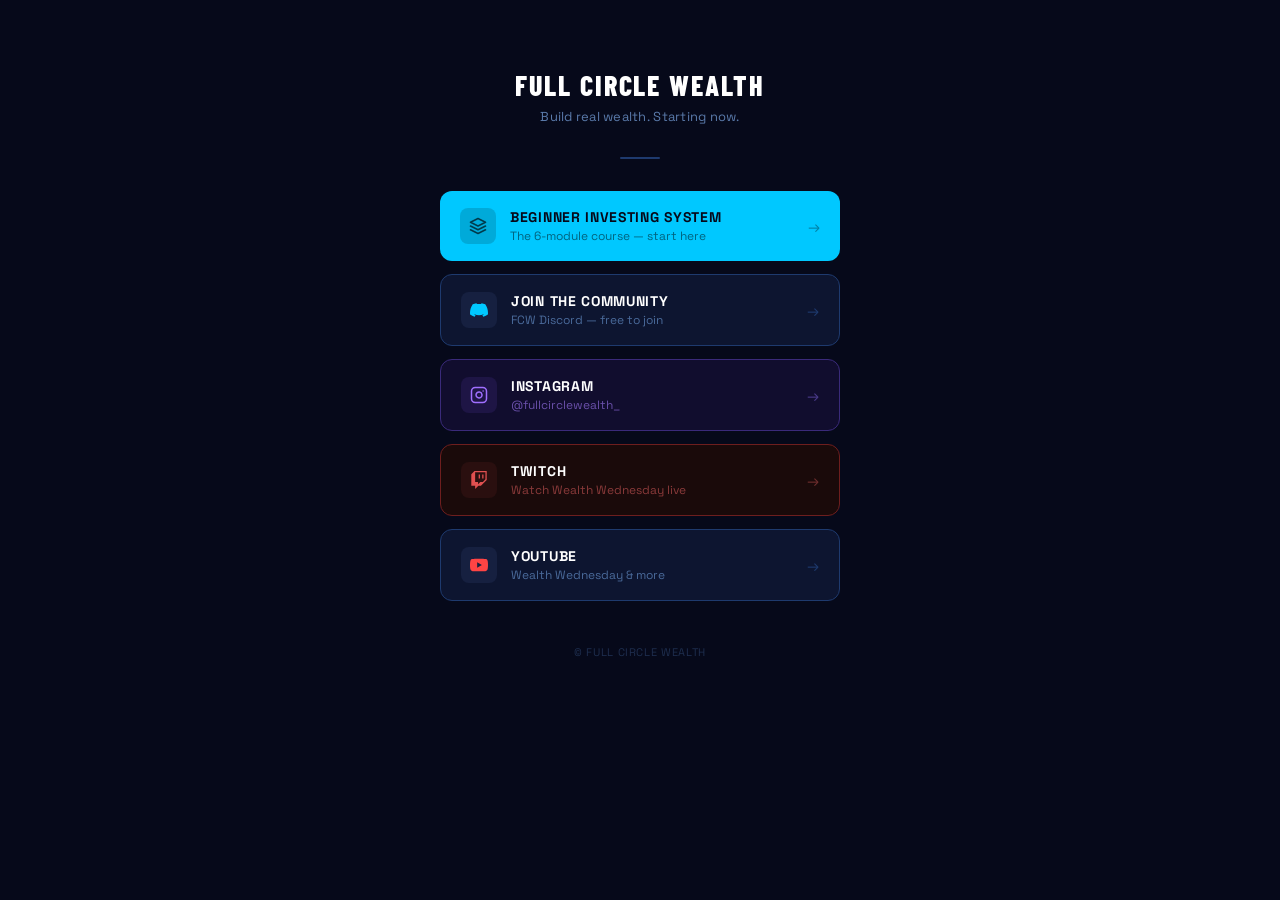
==== commit 83b299e3: "Refactor index.html for Full Circle Wealth" ====
--- a/links/index.html
+++ b/links/index.html
@@ -1,555 +1,170 @@
 <!DOCTYPE html>
 <html lang="en">
 <head>
-<meta charset="UTF-8">
-<meta name="viewport" content="width=device-width, initial-scale=1.0">
-<title>FCW — Member Hub</title>
-<link href="https://fonts.googleapis.com/css2?family=Syne:wght@400;700;800&family=DM+Sans:wght@400;500&display=swap" rel="stylesheet">
-<style>
-  *, *::before, *::after { box-sizing: border-box; margin: 0; padding: 0; }
-
-  :root {
-    --cyan: #00d4ff;
-    --cyan-dim: #0099cc;
-    --cyan-glow: rgba(0, 212, 255, 0.15);
-    --cyan-border: rgba(0, 212, 255, 0.2);
-    --purple: #a855f7;
-    --purple-dim: #7c3aed;
-    --purple-glow: rgba(168, 85, 247, 0.12);
-    --purple-border: rgba(168, 85, 247, 0.2);
-    --orange: #ff6a00;
-    --red: #e8273a;
-    --fire-glow: rgba(232, 39, 58, 0.12);
-    --fire-border: rgba(232, 39, 58, 0.2);
-    --teal: #00c9a7;
-    --dark: #04060f;
-    --dark-2: #07091a;
-    --dark-3: #0d1025;
-    --dark-4: #111530;
-    --text: #eef2ff;
-    --text-muted: #4a5a7a;
-    --border: rgba(0, 212, 255, 0.1);
-    --radius: 12px;
-  }
-
-  html { scroll-behavior: smooth; }
-
-  body {
-    background: var(--dark);
-    color: var(--text);
-    font-family: 'DM Sans', sans-serif;
-    font-size: 16px;
-    line-height: 1.6;
-    min-height: 100vh;
-    position: relative;
-    overflow-x: hidden;
-  }
-
-  /* Ambient background orbs */
-  body::before {
-    content: '';
-    position: fixed;
-    top: -150px; left: -100px;
-    width: 600px; height: 600px;
-    background: radial-gradient(circle, rgba(0,212,255,0.06) 0%, transparent 65%);
-    pointer-events: none; z-index: 0;
-  }
-  body::after {
-    content: '';
-    position: fixed;
-    bottom: -100px; right: -100px;
-    width: 500px; height: 500px;
-    background: radial-gradient(circle, rgba(168,85,247,0.06) 0%, transparent 65%);
-    pointer-events: none; z-index: 0;
-  }
-
-  /* NAV */
-  nav {
-    position: sticky;
-    top: 0;
-    z-index: 100;
-    background: rgba(4,6,15,0.92);
-    border-bottom: 1px solid var(--border);
-    padding: 1rem 2rem;
-    display: flex;
-    align-items: center;
-    justify-content: space-between;
-    backdrop-filter: blur(12px);
-  }
-
-  .nav-logo {
-    font-family: 'Syne', sans-serif;
-    font-weight: 800;
-    font-size: 1.2rem;
-    letter-spacing: 0.05em;
-    color: var(--cyan);
-    text-decoration: none;
-  }
-  .nav-logo span { color: var(--text); }
-
-  .discord-btn {
-    display: inline-block;
-    border: 1px solid var(--purple-border);
-    color: var(--purple);
-    font-family: 'Syne', sans-serif;
-    font-weight: 700;
-    font-size: 0.88rem;
-    letter-spacing: 0.04em;
-    padding: 0.75rem 1.75rem;
-    border-radius: 8px;
-    text-decoration: none;
-    transition: background 0.2s, color 0.2s, box-shadow 0.2s;
-  }
-  .discord-btn:hover {
-    background: var(--purple-glow);
-    color: var(--purple);
-    box-shadow: 0 0 20px rgba(168,85,247,0.2);
-  }
-
-  /* HERO */
-  .hero {
-    position: relative;
-    z-index: 1;
-    padding: 5rem 2rem 3rem;
-    max-width: 720px;
-    margin: 0 auto;
-    text-align: center;
-  }
-
-  .welcome-badge {
-    display: inline-block;
-    background: rgba(0, 212, 255, 0.08);
-    border: 1px solid var(--cyan-border);
-    color: var(--cyan);
-    font-size: 0.78rem;
-    font-weight: 500;
-    letter-spacing: 0.12em;
-    text-transform: uppercase;
-    padding: 0.4rem 1rem;
-    border-radius: 100px;
-    margin-bottom: 1.5rem;
-  }
-
-  .hero h1 {
-    font-family: 'Syne', sans-serif;
-    font-weight: 800;
-    font-size: clamp(2rem, 5vw, 3rem);
-    line-height: 1.15;
-    margin-bottom: 1rem;
-    color: var(--text);
-  }
-
-  .hero h1 em {
-    font-style: normal;
-    color: var(--cyan);
-  }
-
-  .hero p {
-    color: var(--text-muted);
-    font-size: 1.05rem;
-    max-width: 500px;
-    margin: 0 auto 2rem;
-  }
-
-  .start-btn {
-    display: inline-block;
-    background: linear-gradient(135deg, #00d4ff 0%, #0099cc 100%);
-    color: var(--dark);
-    font-family: 'Syne', sans-serif;
-    font-weight: 700;
-    font-size: 0.95rem;
-    letter-spacing: 0.04em;
-    padding: 0.85rem 2rem;
-    border-radius: 8px;
-    text-decoration: none;
-    transition: opacity 0.2s, transform 0.15s, box-shadow 0.2s;
-    box-shadow: 0 4px 20px rgba(0,212,255,0.25);
-  }
-  .start-btn:hover {
-    opacity: 0.9;
-    transform: translateY(-2px);
-    box-shadow: 0 6px 28px rgba(0,212,255,0.4);
-  }
-
-  /* DIVIDER */
-  .divider {
-    position: relative;
-    z-index: 1;
-    max-width: 720px;
-    margin: 0 auto;
-    padding: 0 2rem;
-  }
-  .divider::after {
-    content: '';
-    display: block;
-    height: 1px;
-    background: linear-gradient(90deg, transparent, rgba(0,212,255,0.25), rgba(168,85,247,0.2), rgba(232,39,58,0.15), transparent);
-  }
-
-  /* SECTION */
-  section {
-    position: relative;
-    z-index: 1;
-    max-width: 720px;
-    margin: 0 auto;
-    padding: 3rem 2rem;
-  }
-
-  .section-label {
-    font-size: 0.72rem;
-    font-weight: 500;
-    letter-spacing: 0.15em;
-    text-transform: uppercase;
-    color: var(--cyan);
-    margin-bottom: 1.5rem;
-  }
-
-  section h2 {
-    font-family: 'Syne', sans-serif;
-    font-weight: 700;
-    font-size: 1.5rem;
-    margin-bottom: 1.5rem;
-    color: var(--text);
-  }
-
-  /* MODULE CARDS */
-  .modules { display: flex; flex-direction: column; gap: 1rem; }
-
-  .module-card {
-    background: var(--dark-3);
-    border: 1px solid var(--border);
-    border-radius: var(--radius);
-    padding: 1.25rem 1.5rem;
-    display: flex;
-    align-items: flex-start;
-    gap: 1.25rem;
-    text-decoration: none;
-    color: inherit;
-    transition: border-color 0.2s, background 0.2s, transform 0.15s, box-shadow 0.2s;
-    cursor: pointer;
-  }
-
-  .module-card:hover {
-    border-color: var(--cyan-border);
-    background: var(--dark-4);
-    transform: translateX(4px);
-    box-shadow: 0 0 20px rgba(0,212,255,0.06), inset 0 0 0 1px rgba(0,212,255,0.08);
-  }
-
-  .module-num {
-    font-family: 'Syne', sans-serif;
-    font-weight: 800;
-    font-size: 1.4rem;
-    color: var(--cyan);
-    line-height: 1;
-    min-width: 2rem;
-    padding-top: 2px;
-    text-shadow: 0 0 20px rgba(0,212,255,0.4);
-  }
-
-  .module-info { flex: 1; }
-
-  .module-title {
-    font-family: 'Syne', sans-serif;
-    font-weight: 700;
-    font-size: 1rem;
-    color: var(--text);
-    margin-bottom: 0.25rem;
-  }
-
-  .module-lessons {
-    font-size: 0.82rem;
-    color: var(--text-muted);
-  }
-
-  .module-arrow {
-    color: var(--text-muted);
-    font-size: 1.1rem;
-    align-self: center;
-    transition: color 0.2s, transform 0.2s;
-  }
-
-  .module-card:hover .module-arrow { color: var(--cyan); }
-
-  /* LESSONS DROPDOWN */
-  .lessons-list {
-    display: none;
-    padding: 1rem 0 0.25rem 3.5rem;
-    flex-direction: column;
-    gap: 0.5rem;
-  }
-  .lessons-list.open { display: flex; }
-
-  .lesson-item {
-    font-size: 0.88rem;
-    color: var(--text-muted);
-    text-decoration: none;
-    padding: 0.4rem 0;
-    border-bottom: 1px solid rgba(0,212,255,0.05);
-    transition: color 0.15s;
-    display: flex;
-    align-items: center;
-    gap: 0.5rem;
-  }
-  .lesson-item:hover { color: var(--cyan); }
-
-  .lesson-dot {
-    width: 5px;
-    height: 5px;
-    border-radius: 50%;
-    background: var(--cyan);
-    flex-shrink: 0;
-    box-shadow: 0 0 6px rgba(0,212,255,0.5);
-  }
-
-  /* DISCORD CARD */
-  .discord-card {
-    background: var(--dark-3);
-    border: 1px solid var(--purple-border);
-    border-radius: var(--radius);
-    padding: 2rem;
-    text-align: center;
-    box-shadow: 0 0 40px rgba(168,85,247,0.05);
-  }
-
-  .discord-icon {
-    width: 48px;
-    height: 48px;
-    margin: 0 auto 1rem;
-    background: var(--purple-glow);
-    border-radius: 50%;
-    display: flex;
-    align-items: center;
-    justify-content: center;
-    border: 1px solid var(--purple-border);
-  }
-
-  .discord-card h3 {
-    font-family: 'Syne', sans-serif;
-    font-weight: 700;
-    font-size: 1.15rem;
-    margin-bottom: 0.5rem;
-    color: var(--text);
-  }
-
-  .discord-card p {
-    color: var(--text-muted);
-    font-size: 0.9rem;
-    margin-bottom: 1.5rem;
-    max-width: 360px;
-    margin-left: auto;
-    margin-right: auto;
-  }
-
-  .discord-join-btn {
-    display: inline-block;
-    border: 1px solid var(--purple-border);
-    color: var(--purple);
-    font-family: 'Syne', sans-serif;
-    font-weight: 700;
-    font-size: 0.88rem;
-    letter-spacing: 0.04em;
-    padding: 0.75rem 1.75rem;
-    border-radius: 8px;
-    text-decoration: none;
-    transition: background 0.2s, color 0.2s, box-shadow 0.2s;
-  }
-  .discord-join-btn:hover {
-    background: var(--purple-glow);
-    box-shadow: 0 0 24px rgba(168,85,247,0.2);
-  }
-
-  /* FOOTER */
-  footer {
-    position: relative;
-    z-index: 1;
-    text-align: center;
-    padding: 2.5rem 2rem;
-    color: var(--text-muted);
-    font-size: 0.82rem;
-    max-width: 720px;
-    margin: 0 auto;
-  }
-  footer::before {
-    content: '';
-    display: block;
-    height: 1px;
-    background: linear-gradient(90deg, transparent, rgba(0,212,255,0.2), rgba(168,85,247,0.15), transparent);
-    margin-bottom: 2.5rem;
-  }
-
-  footer strong { color: var(--cyan); }
-
-  @media (max-width: 480px) {
-    nav { padding: 1rem; }
-    .hero { padding: 3rem 1rem 2rem; }
-    section { padding: 2rem 1rem; }
-  }
-</style>
+  <meta charset="UTF-8" />
+  <meta name="viewport" content="width=device-width, initial-scale=1.0" />
+  <title>Full Circle Wealth</title>
+  <link rel="preconnect" href="https://fonts.googleapis.com" />
+  <link rel="preconnect" href="https://fonts.gstatic.com" crossorigin />
+  <link href="https://fonts.googleapis.com/css2?family=Space+Grotesk:wght@400;500;700&family=Barlow+Condensed:wght@700;800&display=swap" rel="stylesheet" />
+  <style>
+    *, *::before, *::after { margin: 0; padding: 0; box-sizing: border-box; }
+    body {
+      min-height: 100vh;
+      background: #06091a;
+      display: flex;
+      flex-direction: column;
+      align-items: center;
+      padding: 48px 20px 60px;
+      font-family: 'Space Grotesk', sans-serif;
+    }
+    .logo-wrap { margin-bottom: 20px; }
+    .logo-wrap img { width: 100px; height: 100px; display: block; }
+    .brand-name {
+      font-family: 'Barlow Condensed', sans-serif;
+      font-weight: 800; font-size: 28px; color: #ffffff;
+      letter-spacing: 0.07em; text-transform: uppercase;
+      text-align: center; margin-bottom: 6px;
+    }
+    .tagline {
+      font-size: 13px; color: #5a7aaa;
+      text-align: center; margin-bottom: 32px; letter-spacing: 0.02em;
+    }
+    .divider {
+      width: 40px; height: 2px; background: #1e3a6e;
+      margin: 0 auto 32px; border-radius: 2px;
+    }
+    .links {
+      display: flex; flex-direction: column;
+      gap: 13px; width: 100%; max-width: 400px;
+    }
+    .btn {
+      display: flex; align-items: center; gap: 14px;
+      padding: 17px 20px; border-radius: 12px;
+      text-decoration: none;
+      transition: transform 0.15s ease, opacity 0.15s ease;
+    }
+    .btn:hover { transform: translateY(-2px); opacity: 0.9; }
+    .btn:active { transform: scale(0.98); }
+    .btn.cta { background: #00c8ff; }
+    .btn.dark { background: #0d1530; border: 1px solid #1e3a6e; }
+    .btn.purple { background: #110d2e; border: 1px solid #3a2a7a; }
+    .btn.red { background: #1a0a0a; border: 1px solid #6e1e1e; }
+    .icon-box {
+      width: 36px; height: 36px; border-radius: 8px;
+      display: flex; align-items: center; justify-content: center; flex-shrink: 0;
+    }
+    .cta .icon-box { background: rgba(0,0,0,0.15); }
+    .dark .icon-box { background: #162040; }
+    .purple .icon-box { background: #1e1545; }
+    .red .icon-box { background: #2a0f0f; }
+    .btn-text { flex: 1; }
+    .btn-label {
+      font-weight: 700; font-size: 14px; display: block;
+      text-transform: uppercase; letter-spacing: 0.05em;
+    }
+    .cta .btn-label { color: #06091a; }
+    .dark .btn-label, .purple .btn-label, .red .btn-label { color: #ffffff; }
+    .btn-sub { font-size: 12px; font-weight: 400; display: block; margin-top: 2px; }
+    .cta .btn-sub { color: rgba(0,0,0,0.5); }
+    .dark .btn-sub { color: #4a6a9a; }
+    .purple .btn-sub { color: #6a50aa; }
+    .red .btn-sub { color: #8a3a3a; }
+    .arrow { font-size: 15px; flex-shrink: 0; }
+    .cta .arrow { color: rgba(0,0,0,0.35); }
+    .dark .arrow { color: #1e3a6e; }
+    .purple .arrow { color: #4a3a8a; }
+    .red .arrow { color: #6e2e2e; }
+    .footer {
+      margin-top: 44px; font-size: 11px; color: #1e2e4e;
+      letter-spacing: 0.06em; text-transform: uppercase;
+    }
+  </style>
 </head>
 <body>
 
-<nav>
-  <a href="#" class="nav-logo">FCW <span>Member Hub</span></a>
-  <a href="https://discord.gg/T9URtjaBXV" class="discord-btn" style="padding: 0.45rem 1rem; font-size: 0.8rem;">Join Discord</a>
-</nav>
+  <div class="logo-wrap">
+    
+  </div>
 
-<div class="hero">
-  <div class="welcome-badge">Welcome to Full Circle Wealth</div>
-  <h1>You made the right<br><em>decision.</em></h1>
-  <p>Your system is ready. Start with Module 1 and go in order. Everything you need is right here.</p>
-  <a href="#modules" class="start-btn">Start Module 1 →</a>
-</div>
+  <div class="brand-name">Full Circle Wealth</div>
+  <div class="tagline">Build real wealth. Starting now.</div>
+  <div class="divider"></div>
 
-<div class="divider"></div>
+  <div class="links">
 
-<section id="modules">
-  <p class="section-label">The System</p>
-  <h2>Your 6 Modules</h2>
-  <div class="modules">
+    <a class="btn cta" href="https://stan.store/fullcirclewealth" target="_blank" rel="noopener">
+      <div class="icon-box">
+        <svg width="18" height="18" viewBox="0 0 24 24" fill="none" stroke="rgba(0,0,0,0.65)" stroke-width="2.2" stroke-linecap="round" stroke-linejoin="round">
+          <path d="M12 2L2 7l10 5 10-5-10-5z"/>
+          <path d="M2 17l10 5 10-5"/>
+          <path d="M2 12l10 5 10-5"/>
+        </svg>
+      </div>
+      <div class="btn-text">
+        <span class="btn-label">Beginner Investing System</span>
+        <span class="btn-sub">The 6-module course — start here</span>
+      </div>
+      <span class="arrow">→</span>
+    </a>
 
-    <div>
-      <div class="module-card" onclick="toggleModule('m1', this)">
-        <div class="module-num">01</div>
-        <div class="module-info">
-          <div class="module-title">Welcome & Foundation</div>
-          <div class="module-lessons">3 lessons · Start here</div>
-        </div>
-        <div class="module-arrow">›</div>
+    <a class="btn dark" href="https://discord.gg/Ek3FXMQ7T" target="_blank" rel="noopener">
+      <div class="icon-box">
+        <svg width="18" height="18" viewBox="0 0 24 24" fill="#00c8ff">
+          <path d="M20.317 4.37a19.791 19.791 0 0 0-4.885-1.515.074.074 0 0 0-.079.037c-.21.375-.444.864-.608 1.25a18.27 18.27 0 0 0-5.487 0 12.64 12.64 0 0 0-.617-1.25.077.077 0 0 0-.079-.037A19.736 19.736 0 0 0 3.677 4.37a.07.07 0 0 0-.032.027C.533 9.046-.32 13.58.099 18.057c.003.022.015.043.03.056a19.9 19.9 0 0 0 5.993 3.03.078.078 0 0 0 .084-.028 14.09 14.09 0 0 0 1.226-1.994.076.076 0 0 0-.041-.106 13.107 13.107 0 0 1-1.872-.892.077.077 0 0 1-.008-.128 10.2 10.2 0 0 0 .372-.292.074.074 0 0 1 .077-.01c3.928 1.793 8.18 1.793 12.062 0a.074.074 0 0 1 .078.01c.12.098.246.198.373.292a.077.077 0 0 1-.006.127 12.299 12.299 0 0 1-1.873.892.077.077 0 0 0-.041.107c.36.698.772 1.362 1.225 1.993a.076.076 0 0 0 .084.028 19.839 19.839 0 0 0 6.002-3.03.077.077 0 0 0 .032-.054c.5-5.177-.838-9.674-3.549-13.66a.061.061 0 0 0-.031-.03z"/>
+        </svg>
       </div>
-      <div class="lessons-list" id="m1">
-        <a href="https://drive.google.com/file/d/16FuUnCPUWeI4NH123SsEXMPnKYRMpcdb/view?usp=drive_link" target="_blank" class="lesson-item"><span class="lesson-dot"></span>Lesson 1 — Welcome to Full Circle Wealth</a>
-        <a href="https://drive.google.com/file/d/1dNQTDol407pgYC7eshBAMpYnw7gScqwn/view?usp=drive_link" target="_blank" class="lesson-item"><span class="lesson-dot"></span>Lesson 2 — How Investing Actually Works</a>
-        <a href="https://drive.google.com/file/d/1d9ZOGi1wBO0fD7HJ2o97f8lxvJCcrCqe/view?usp=drive_link" target="_blank" class="lesson-item"><span class="lesson-dot"></span>Lesson 3 — Why Investing Feels Scary (And How to Overcome It)</a>
+      <div class="btn-text">
+        <span class="btn-label">Join the Community</span>
+        <span class="btn-sub">FCW Discord — free to join</span>
       </div>
-    </div>
+      <span class="arrow">→</span>
+    </a>
 
-    <div>
-      <div class="module-card" onclick="toggleModule('m2', this)">
-        <div class="module-num">02</div>
-        <div class="module-info">
-          <div class="module-title">Beginner Investing Blueprint</div>
-          <div class="module-lessons">5 lessons · Stocks, crypto & your first portfolio</div>
-        </div>
-        <div class="module-arrow">›</div>
+    <a class="btn purple" href="https://www.instagram.com/fullcirclewealth_/" target="_blank" rel="noopener">
+      <div class="icon-box">
+        <svg width="18" height="18" viewBox="0 0 24 24" fill="none" stroke="#a070ff" stroke-width="2" stroke-linecap="round" stroke-linejoin="round">
+          <rect x="2" y="2" width="20" height="20" rx="5" ry="5"/>
+          <path d="M16 11.37A4 4 0 1 1 12.63 8 4 4 0 0 1 16 11.37z"/>
+          <line x1="17.5" y1="6.5" x2="17.51" y2="6.5"/>
+        </svg>
       </div>
-      <div class="lessons-list" id="m2">
-        <a href="https://drive.google.com/file/d/1h6_s8bkeZjcqdXjyvCAjGFwjLRV7X554/view?usp=drive_link" target="_blank" class="lesson-item"><span class="lesson-dot"></span>Lesson 2.1 — Stocks 101</a>
-        <a href="https://drive.google.com/file/d/1d9nJ-BHCvRKxI7_9SHfyciexKGGkIT1w/view?usp=drive_link" target="_blank" class="lesson-item"><span class="lesson-dot"></span>Lesson 2.1 — Stocks 101 (Continued)</a>
-        <a href="https://drive.google.com/file/d/1aVly70S015sZCNUZkTJlhjGdsRpGFZic/view?usp=drive_link" target="_blank" class="lesson-item"><span class="lesson-dot"></span>Lesson 2.2 — Crypto 101</a>
-        <a href="https://drive.google.com/file/d/13YHd0MldOV9nBSFRsm8Zm-nVgkF2d_LT/view?usp=drive_link" target="_blank" class="lesson-item"><span class="lesson-dot"></span>Lesson 2.3 — ETF Basics (Beginner Guide)</a>
-        <a href="https://drive.google.com/file/d/1nJDlcCQGrrv56z-NR0hZOkBE8kucFIvc/view?usp=drive_link" target="_blank" class="lesson-item"><span class="lesson-dot"></span>Lesson 2.4 — How to Choose Your Investments</a>
-        <a href="https://drive.google.com/file/d/1qBPE_OYh8deK14MJHrecFPjn2p3kcxlL/view?usp=drive_link" target="_blank" class="lesson-item"><span class="lesson-dot"></span>Lesson 2.5 — How to Build Your First Portfolio</a>
+      <div class="btn-text">
+        <span class="btn-label">Instagram</span>
+        <span class="btn-sub">@fullcirclewealth_</span>
       </div>
-    </div>
+      <span class="arrow">→</span>
+    </a>
 
-    <div>
-      <div class="module-card" onclick="toggleModule('m3', this)">
-        <div class="module-num">03</div>
-        <div class="module-info">
-          <div class="module-title">FCW Mindset System</div>
-          <div class="module-lessons">6 lessons · Identity, discipline & market psychology</div>
-        </div>
-        <div class="module-arrow">›</div>
+    <a class="btn red" href="https://www.twitch.tv/fullcirclewealth" target="_blank" rel="noopener">
+      <div class="icon-box">
+        <svg width="18" height="18" viewBox="0 0 24 24" fill="#e05050">
+          <path d="M11.571 4.714h1.715v5.143H11.57zm4.715 0H18v5.143h-1.714zM6 0L1.714 4.286v15.428h5.143V24l4.286-4.286h3.428L22.286 12V0zm14.571 11.143l-3.428 3.428h-3.429l-3 3v-3H6.857V1.714h13.714z"/>
+        </svg>
       </div>
-      <div class="lessons-list" id="m3">
-        <a href="https://drive.google.com/file/d/1bbS3q9-LP3-aJvUnk9J0sEDzSZdMX771/view?usp=drive_link" target="_blank" class="lesson-item"><span class="lesson-dot"></span>Lesson 3.1 — Identity: Who You Must Become</a>
-        <a href="https://drive.google.com/file/d/14KoWQt5p8AacdICaxFdc6ADlOvUam3hm/view?usp=drive_link" target="_blank" class="lesson-item"><span class="lesson-dot"></span>Lesson 3.2 — Confidence & Self-Awareness (Part 1)</a>
-        <a href="https://drive.google.com/file/d/1ggvxzgS0oqnWCwdO7xaZO8ybx5x6PBMR/view?usp=drive_link" target="_blank" class="lesson-item"><span class="lesson-dot"></span>Lesson 3.2 — Confidence & Self-Awareness (Part 2)</a>
-        <a href="https://drive.google.com/file/d/1tatwwqCYSpX9TJeSbMaaTbvk9BWJfW-t/view?usp=drive_link" target="_blank" class="lesson-item"><span class="lesson-dot"></span>Lesson 3.3 — Emotional Mistakes</a>
-        <a href="https://drive.google.com/file/d/1_p30CyU4SQMPhttM0kHes1uxh-h_mi_H/view?usp=drive_link" target="_blank" class="lesson-item"><span class="lesson-dot"></span>Lesson 3.3 — Market Psychology</a>
-        <a href="https://drive.google.com/file/d/1vW8ZAdGlwNpV6B0MKLr8M3TH0U2VySyD/view?usp=drive_link" target="_blank" class="lesson-item"><span class="lesson-dot"></span>Lesson 3.4 — Consistency Rituals</a>
-        <a href="https://drive.google.com/file/d/1BUXM0y0mY50spVtJbqBhJoSw4CDuWuXp/view?usp=drive_link" target="_blank" class="lesson-item"><span class="lesson-dot"></span>Lesson 3.5 — Spiritual Grounding in Wealth</a>
+      <div class="btn-text">
+        <span class="btn-label">Twitch</span>
+        <span class="btn-sub">Watch Wealth Wednesday live</span>
       </div>
-    </div>
+      <span class="arrow">→</span>
+    </a>
 
-    <div>
-      <div class="module-card" onclick="toggleModule('m4', this)">
-        <div class="module-num">04</div>
-        <div class="module-info">
-          <div class="module-title">Real-World Market Examples</div>
-          <div class="module-lessons">4 lessons · Charts, ETFs & crypto in the real world</div>
-        </div>
-        <div class="module-arrow">›</div>
-      </div>
-      <div class="lessons-list" id="m4">
-        <a href="https://drive.google.com/file/d/13G8LG-WHEBRj17f9iOLyjSwEOX2yaWc_/view?usp=drive_link" target="_blank" class="lesson-item"><span class="lesson-dot"></span>Lesson 4.1 — Reading a Simple Stock Chart</a>
-        <a href="https://drive.google.com/file/d/13AvIGk7MTvRqwqizLZ7DxYiBP5FFdDTp/view?usp=drive_link" target="_blank" class="lesson-item"><span class="lesson-dot"></span>Lesson 4.2 — ETF Walkthrough</a>
-        <a href="https://drive.google.com/file/d/1mxXicJRHMn7PCHoHgsqMOg6-RkAxa4wW/view?usp=drive_link" target="_blank" class="lesson-item"><span class="lesson-dot"></span>Lesson 4.3 — BTC Chart Walkthrough</a>
-        <a href="https://drive.google.com/file/d/1BLe15RHNfEfca0yXeplE4Yu93Z01rMck/view?usp=drive_link" target="_blank" class="lesson-item"><span class="lesson-dot"></span>Lesson 4.4 — Crypto Volatility & Risk</a>
-      </div>
-    </div>
-
-    <div>
-      <div class="module-card" onclick="toggleModule('m5', this)">
-        <div class="module-num">05</div>
-        <div class="module-info">
-          <div class="module-title">Daily Routines & Accountability</div>
-          <div class="module-lessons">4 lessons · Build the habits that compound</div>
-        </div>
-        <div class="module-arrow">›</div>
-      </div>
-      <div class="lessons-list" id="m5">
-        <a href="https://drive.google.com/file/d/15ZNlZovTc6ZY-6QiTdKvsmcZoLDkUnHf/view?usp=drive_link" target="_blank" class="lesson-item"><span class="lesson-dot"></span>Lesson 5.1 — Your Investor Daily Routine</a>
-        <a href="https://drive.google.com/file/d/1owu26aS97-xSz23cMib8SBPdM1i64bTr/view?usp=drive_link" target="_blank" class="lesson-item"><span class="lesson-dot"></span>Lesson 5.2 — How to Stay Consistent for 12 Months</a>
-        <a href="https://drive.google.com/file/d/1wTz6XRMr7-zBOCmAT3_1UtRPdKlOVHaE/view?usp=drive_link" target="_blank" class="lesson-item"><span class="lesson-dot"></span>Lesson 5.3 — Investing Habits (Part 1)</a>
-        <a href="https://drive.google.com/file/d/13HdM_PhInwJi0BdYV1NolQNHz4BI28nq/view?usp=drive_link" target="_blank" class="lesson-item"><span class="lesson-dot"></span>Lesson 5.3 — Investing Habits (Part 2)</a>
-      </div>
-    </div>
-
-    <div>
-      <div class="module-card" onclick="toggleModule('m6', this)">
-        <div class="module-num">06</div>
-        <div class="module-info">
-          <div class="module-title">FCW Community & Weekly Live Calls</div>
-          <div class="module-lessons">2 lessons · How to get the most out of FCW</div>
-        </div>
-        <div class="module-arrow">›</div>
-      </div>
-      <div class="lessons-list" id="m6">
-        <a href="https://drive.google.com/file/d/1wtYoQVrjgD2Ote9SkSyblFhQegRMlga1/view?usp=drive_link" target="_blank" class="lesson-item"><span class="lesson-dot"></span>Lesson 6.1 — How to Use the FCW Community</a>
-        <a href="https://drive.google.com/file/d/1vrkGZUfV8PiiQMekuEZntOISKvZ1CaqY/view?usp=drive_link" target="_blank" class="lesson-item"><span class="lesson-dot"></span>Lesson 6.2 — What to Expect on Weekly Calls & How to Get the Most Out of FCW</a>
-      </div>
-    </div>
+<a class="btn dark" href="https://www.youtube.com/@FullCircleWealth" target="_blank" rel="noopener">
+  <div class="icon-box">
+    <svg width="18" height="18" viewBox="0 0 24 24" fill="#ff4444">
+      <path d="M23.498 6.186a3.016 3.016 0 0 0-2.122-2.136C19.505 3.545 12 3.545 12 3.545s-7.505 0-9.377.505A3.017 3.017 0 0 0 .502 6.186C0 8.07 0 12 0 12s0 3.93.502 5.814a3.016 3.016 0 0 0 2.122 2.136c1.871.505 9.376.505 9.376.505s7.505 0 9.377-.505a3.015 3.015 0 0 0 2.122-2.136C24 15.93 24 12 24 12s0-3.93-.502-5.814zM9.545 15.568V8.432L15.818 12l-6.273 3.568z"/>
+    </svg>
+  </div>
+  <div class="btn-text">
+    <span class="btn-label">YouTube</span>
+    <span class="btn-sub">Wealth Wednesday & more</span>
+  </div>
+  <span class="arrow">→</span>
+</a>
 
   </div>
-</section>
 
-<div class="divider"></div>
-
-<section id="community">
-  <p class="section-label">Free Bonus</p>
-  <div class="discord-card">
-    <div class="discord-icon">
-      <svg width="24" height="18" viewBox="0 0 24 18" fill="none" xmlns="http://www.w3.org/2000/svg">
-        <path d="M20.317 1.492a19.825 19.825 0 0 0-4.885-1.515.074.074 0 0 0-.079.037c-.21.375-.444.864-.608 1.25a18.27 18.27 0 0 0-5.487 0 12.64 12.64 0 0 0-.617-1.25.077.077 0 0 0-.079-.037A19.736 19.736 0 0 0 3.677 1.492a.07.07 0 0 0-.032.027C.533 6.093-.32 10.555.099 14.961a.08.08 0 0 0 .031.055 19.9 19.9 0 0 0 5.993 3.03.078.078 0 0 0 .084-.028c.462-.63.874-1.295 1.226-1.994a.076.076 0 0 0-.041-.106 13.107 13.107 0 0 1-1.872-.892.077.077 0 0 1-.008-.128 10.2 10.2 0 0 0 .372-.292.074.074 0 0 1 .077-.01c3.928 1.793 8.18 1.793 12.062 0a.074.074 0 0 1 .078.01c.12.098.246.198.373.292a.077.077 0 0 1-.006.127 12.299 12.299 0 0 1-1.873.892.077.077 0 0 0-.041.107c.36.698.772 1.362 1.225 1.993a.076.076 0 0 0 .084.028 19.839 19.839 0 0 0 6.002-3.03.077.077 0 0 0 .032-.054c.5-5.177-.838-9.674-3.549-13.66a.061.061 0 0 0-.031-.03z" fill="#a855f7"/>
-      </svg>
-    </div>
-    <h3>Join the FCW Discord — Free</h3>
-    <p>Market breakdowns, weekly live calls, community discussions, and people on the same journey as you.</p>
-    <a href="https://discord.gg/T9URtjaBXV" target="_blank" class="discord-join-btn">Join the Community →</a>
-  </div>
-</section>
-
-<footer>
-  <p>Built by <strong>GoGetter & Flask</strong> · Full Circle Wealth</p>
-  <p style="margin-top: 0.4rem;">Questions? Reach us in the Discord.</p>
-</footer>
-
-<script>
-  function toggleModule(id, card) {
-    const list = document.getElementById(id);
-    const arrow = card.querySelector('.module-arrow');
-    const isOpen = list.classList.contains('open');
-    document.querySelectorAll('.lessons-list').forEach(l => l.classList.remove('open'));
-    document.querySelectorAll('.module-arrow').forEach(a => { a.style.transform = ''; a.style.transition = 'transform 0.2s'; });
-    if (!isOpen) {
-      list.classList.add('open');
-      arrow.style.transform = 'rotate(90deg)';
-      arrow.style.transition = 'transform 0.2s';
-    }
-  }
-</script>
+  <div class="footer">© Full Circle Wealth</div>
 
 </body>
 </html>
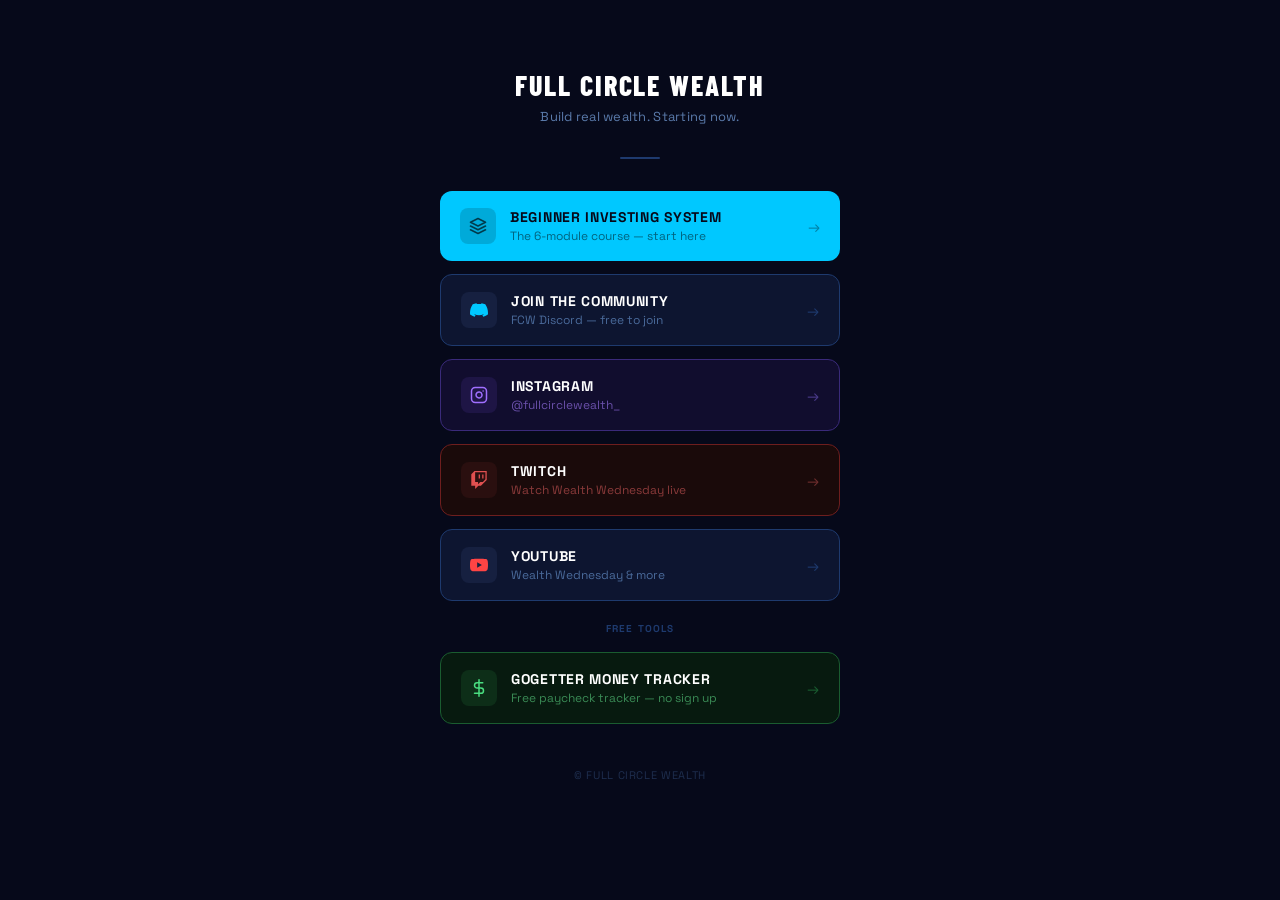
==== commit a78d35e0: "Add green button styles and YouTube link" ====
--- a/links/index.html
+++ b/links/index.html
@@ -50,6 +50,7 @@
     .btn.dark { background: #0d1530; border: 1px solid #1e3a6e; }
     .btn.purple { background: #110d2e; border: 1px solid #3a2a7a; }
     .btn.red { background: #1a0a0a; border: 1px solid #6e1e1e; }
+    .btn.green { background: #071a0f; border: 1px solid #1a5c30; }
     .icon-box {
       width: 36px; height: 36px; border-radius: 8px;
       display: flex; align-items: center; justify-content: center; flex-shrink: 0;
@@ -58,23 +59,31 @@
     .dark .icon-box { background: #162040; }
     .purple .icon-box { background: #1e1545; }
     .red .icon-box { background: #2a0f0f; }
+    .green .icon-box { background: #0d2e18; }
     .btn-text { flex: 1; }
     .btn-label {
       font-weight: 700; font-size: 14px; display: block;
       text-transform: uppercase; letter-spacing: 0.05em;
     }
     .cta .btn-label { color: #06091a; }
-    .dark .btn-label, .purple .btn-label, .red .btn-label { color: #ffffff; }
+    .dark .btn-label, .purple .btn-label, .red .btn-label, .green .btn-label { color: #ffffff; }
     .btn-sub { font-size: 12px; font-weight: 400; display: block; margin-top: 2px; }
     .cta .btn-sub { color: rgba(0,0,0,0.5); }
     .dark .btn-sub { color: #4a6a9a; }
     .purple .btn-sub { color: #6a50aa; }
     .red .btn-sub { color: #8a3a3a; }
+    .green .btn-sub { color: #3a8a55; }
     .arrow { font-size: 15px; flex-shrink: 0; }
     .cta .arrow { color: rgba(0,0,0,0.35); }
     .dark .arrow { color: #1e3a6e; }
     .purple .arrow { color: #4a3a8a; }
     .red .arrow { color: #6e2e2e; }
+    .green .arrow { color: #1a5c30; }
+    .section-label {
+      font-size: 10px; font-weight: 700; letter-spacing: 0.12em;
+      text-transform: uppercase; color: #1e3a6e;
+      text-align: center; margin: 8px 0 4px;
+    }
     .footer {
       margin-top: 44px; font-size: 11px; color: #1e2e4e;
       letter-spacing: 0.06em; text-transform: uppercase;
@@ -149,18 +158,35 @@
       <span class="arrow">→</span>
     </a>
 
-<a class="btn dark" href="https://www.youtube.com/@FullCircleWealth" target="_blank" rel="noopener">
-  <div class="icon-box">
-    <svg width="18" height="18" viewBox="0 0 24 24" fill="#ff4444">
-      <path d="M23.498 6.186a3.016 3.016 0 0 0-2.122-2.136C19.505 3.545 12 3.545 12 3.545s-7.505 0-9.377.505A3.017 3.017 0 0 0 .502 6.186C0 8.07 0 12 0 12s0 3.93.502 5.814a3.016 3.016 0 0 0 2.122 2.136c1.871.505 9.376.505 9.376.505s7.505 0 9.377-.505a3.015 3.015 0 0 0 2.122-2.136C24 15.93 24 12 24 12s0-3.93-.502-5.814zM9.545 15.568V8.432L15.818 12l-6.273 3.568z"/>
-    </svg>
-  </div>
-  <div class="btn-text">
-    <span class="btn-label">YouTube</span>
-    <span class="btn-sub">Wealth Wednesday & more</span>
-  </div>
-  <span class="arrow">→</span>
-</a>
+    <a class="btn dark" href="https://www.youtube.com/@FullCircleWealth" target="_blank" rel="noopener">
+      <div class="icon-box">
+        <svg width="18" height="18" viewBox="0 0 24 24" fill="#ff4444">
+          <path d="M23.498 6.186a3.016 3.016 0 0 0-2.122-2.136C19.505 3.545 12 3.545 12 3.545s-7.505 0-9.377.505A3.017 3.017 0 0 0 .502 6.186C0 8.07 0 12 0 12s0 3.93.502 5.814a3.016 3.016 0 0 0 2.122 2.136c1.871.505 9.376.505 9.376.505s7.505 0 9.377-.505a3.015 3.015 0 0 0 2.122-2.136C24 15.93 24 12 24 12s0-3.93-.502-5.814zM9.545 15.568V8.432L15.818 12l-6.273 3.568z"/>
+        </svg>
+      </div>
+      <div class="btn-text">
+        <span class="btn-label">YouTube</span>
+        <span class="btn-sub">Wealth Wednesday & more</span>
+      </div>
+      <span class="arrow">→</span>
+    </a>
+
+    <!-- FREE TOOL SECTION -->
+    <div class="section-label">Free Tools</div>
+
+    <a class="btn green" href="https://fullcirclewealth.github.io/links/tracker.html" target="_blank" rel="noopener">
+      <div class="icon-box">
+        <svg width="18" height="18" viewBox="0 0 24 24" fill="none" stroke="#4ade80" stroke-width="2" stroke-linecap="round" stroke-linejoin="round">
+          <line x1="12" y1="1" x2="12" y2="23"/>
+          <path d="M17 5H9.5a3.5 3.5 0 0 0 0 7h5a3.5 3.5 0 0 1 0 7H6"/>
+        </svg>
+      </div>
+      <div class="btn-text">
+        <span class="btn-label">GoGetter Money Tracker</span>
+        <span class="btn-sub">Free paycheck tracker — no sign up</span>
+      </div>
+      <span class="arrow">→</span>
+    </a>
 
   </div>
 
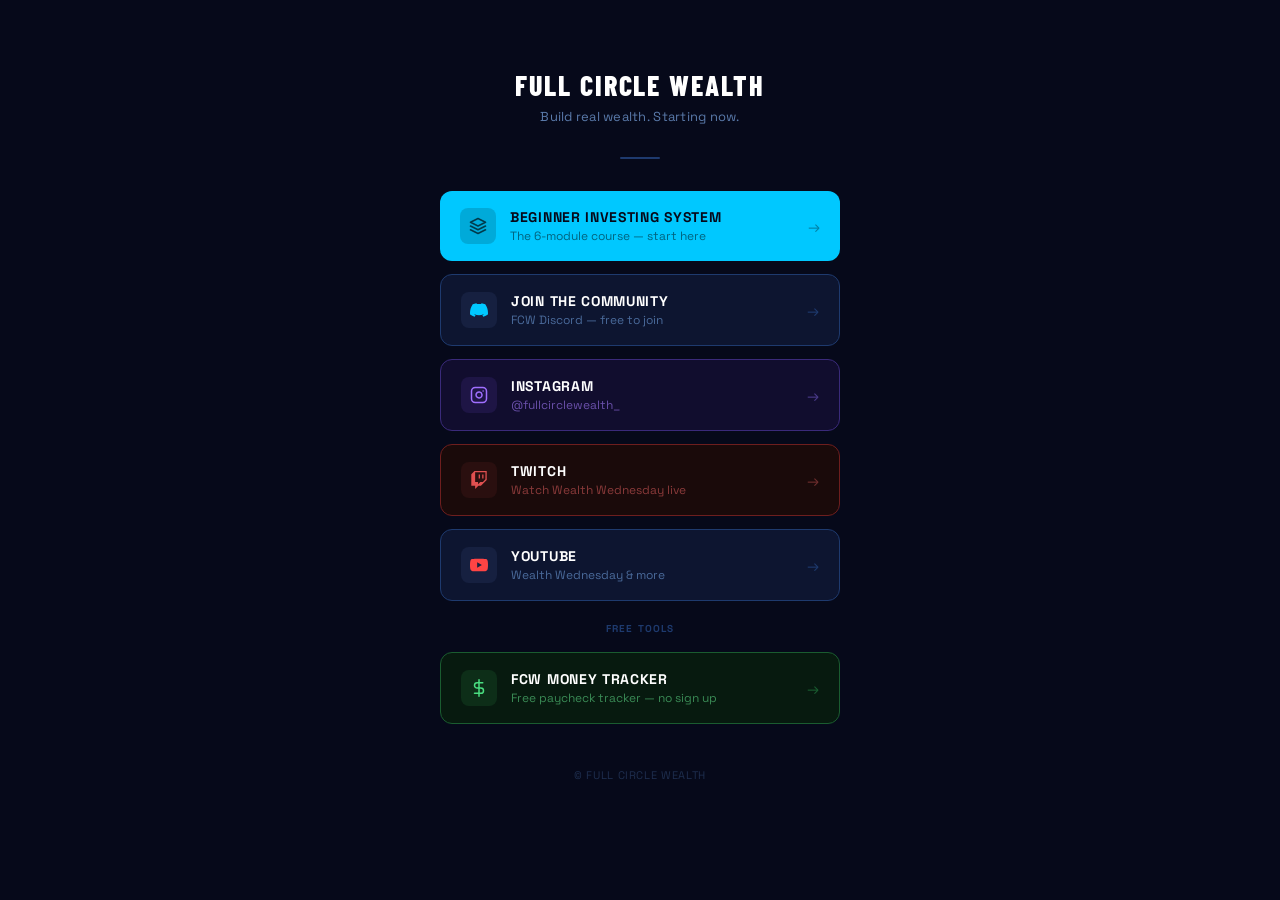
==== commit 8169d15f: "Update button label from 'GoGetter' to 'FCW'" ====
--- a/links/index.html
+++ b/links/index.html
@@ -182,7 +182,7 @@
         </svg>
       </div>
       <div class="btn-text">
-        <span class="btn-label">GoGetter Money Tracker</span>
+        <span class="btn-label">FCW Money Tracker</span>
         <span class="btn-sub">Free paycheck tracker — no sign up</span>
       </div>
       <span class="arrow">→</span>
